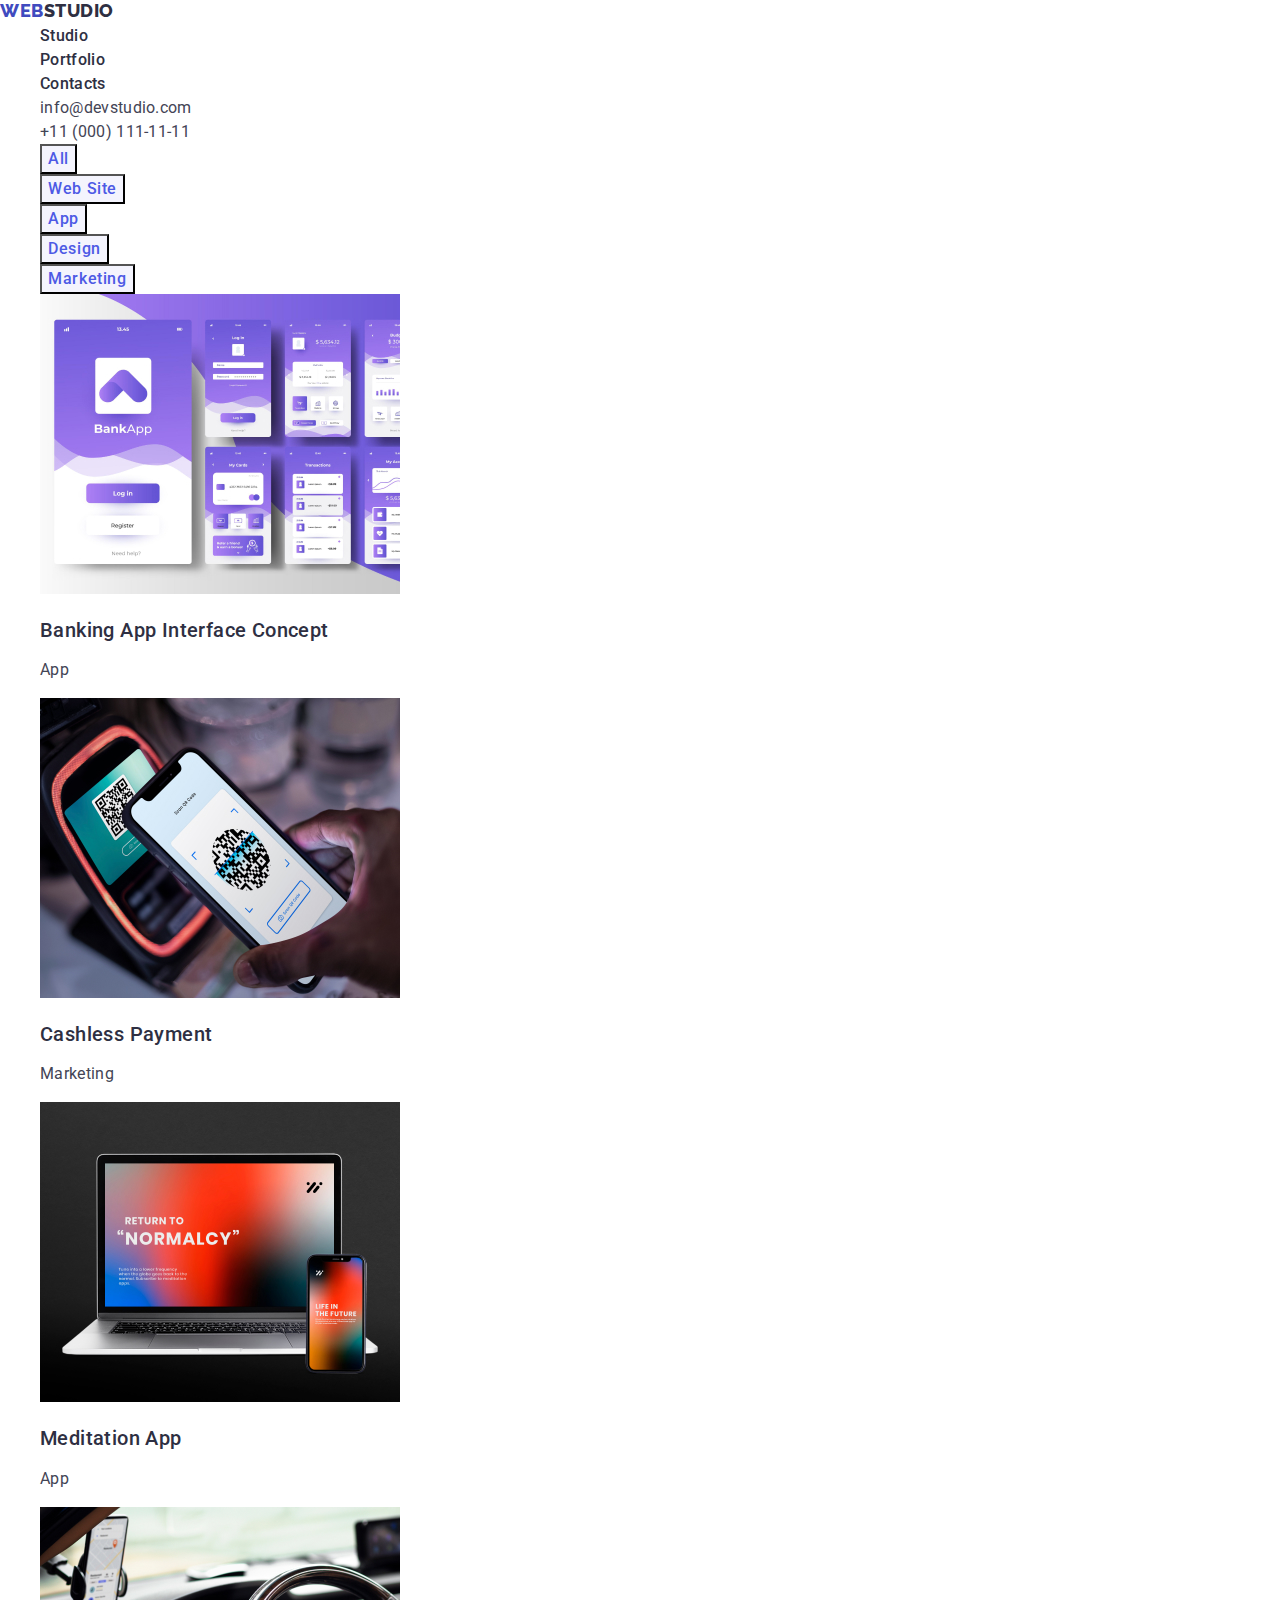
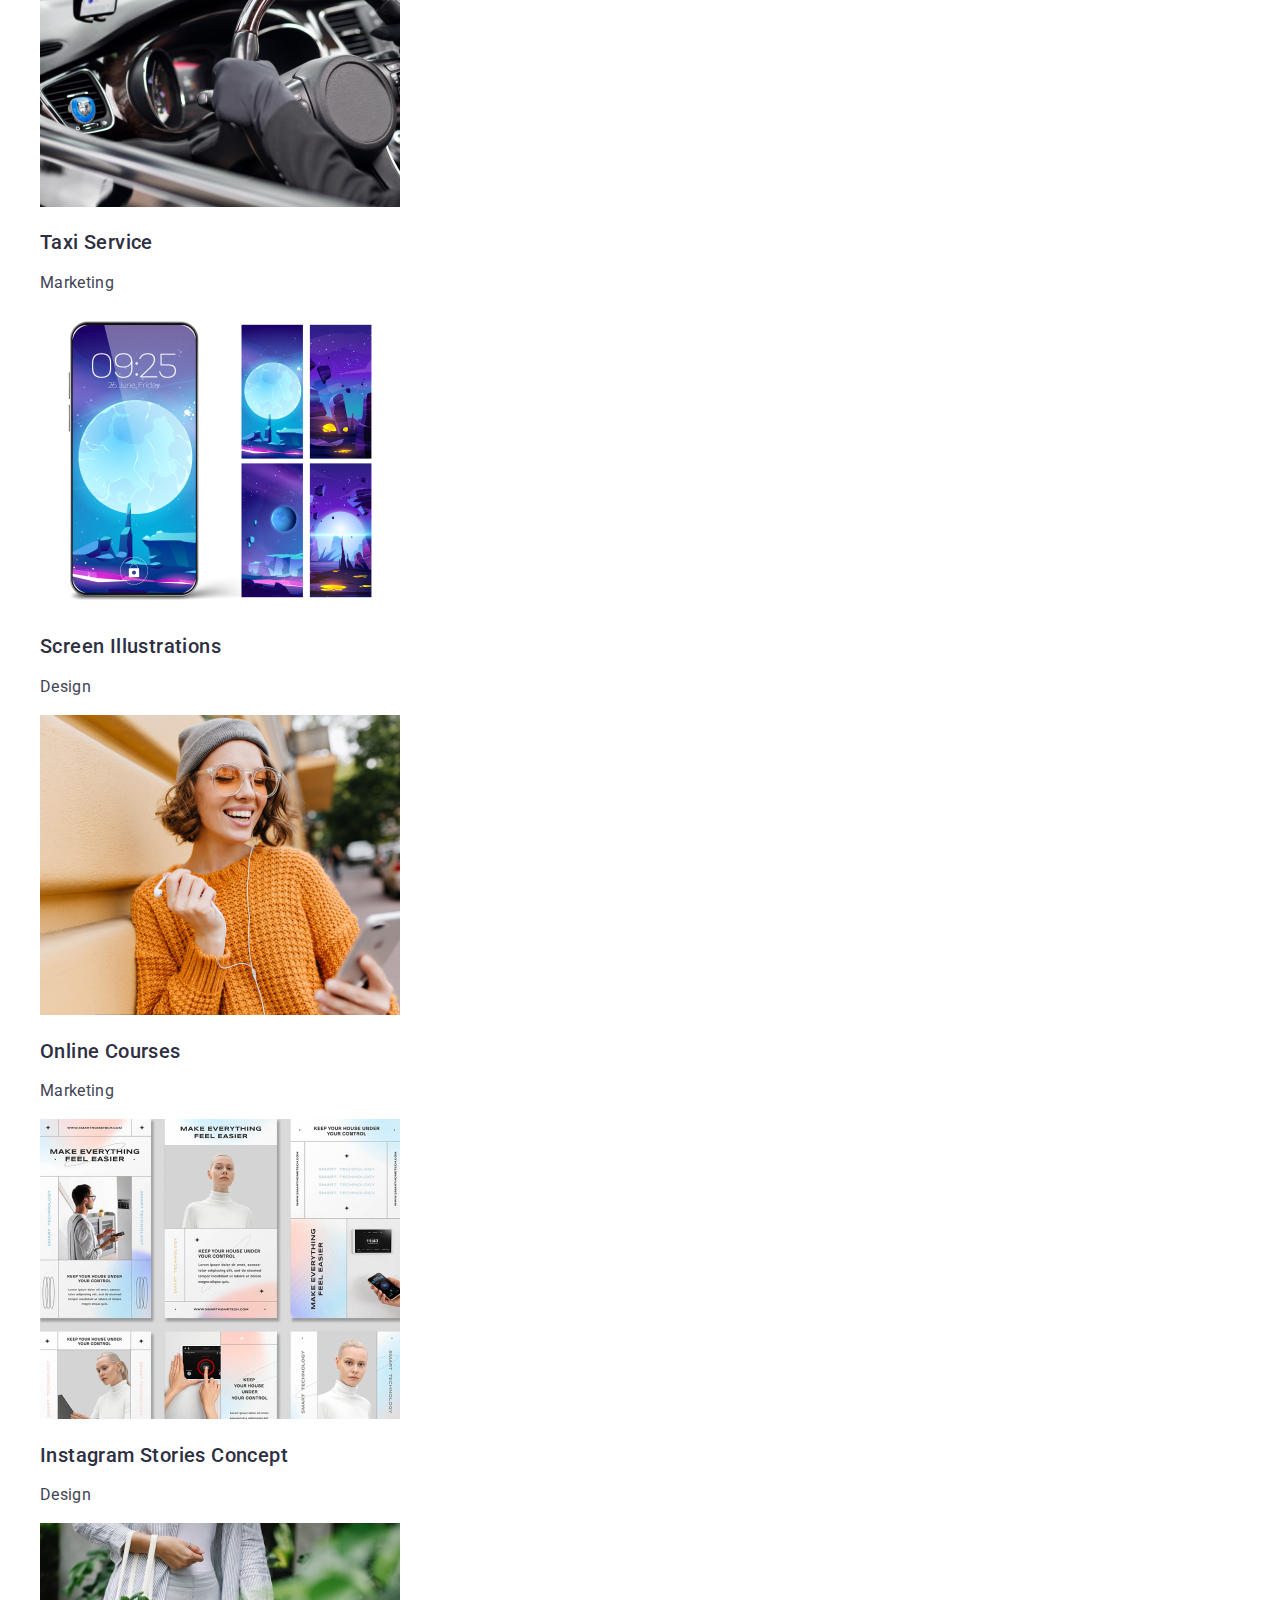
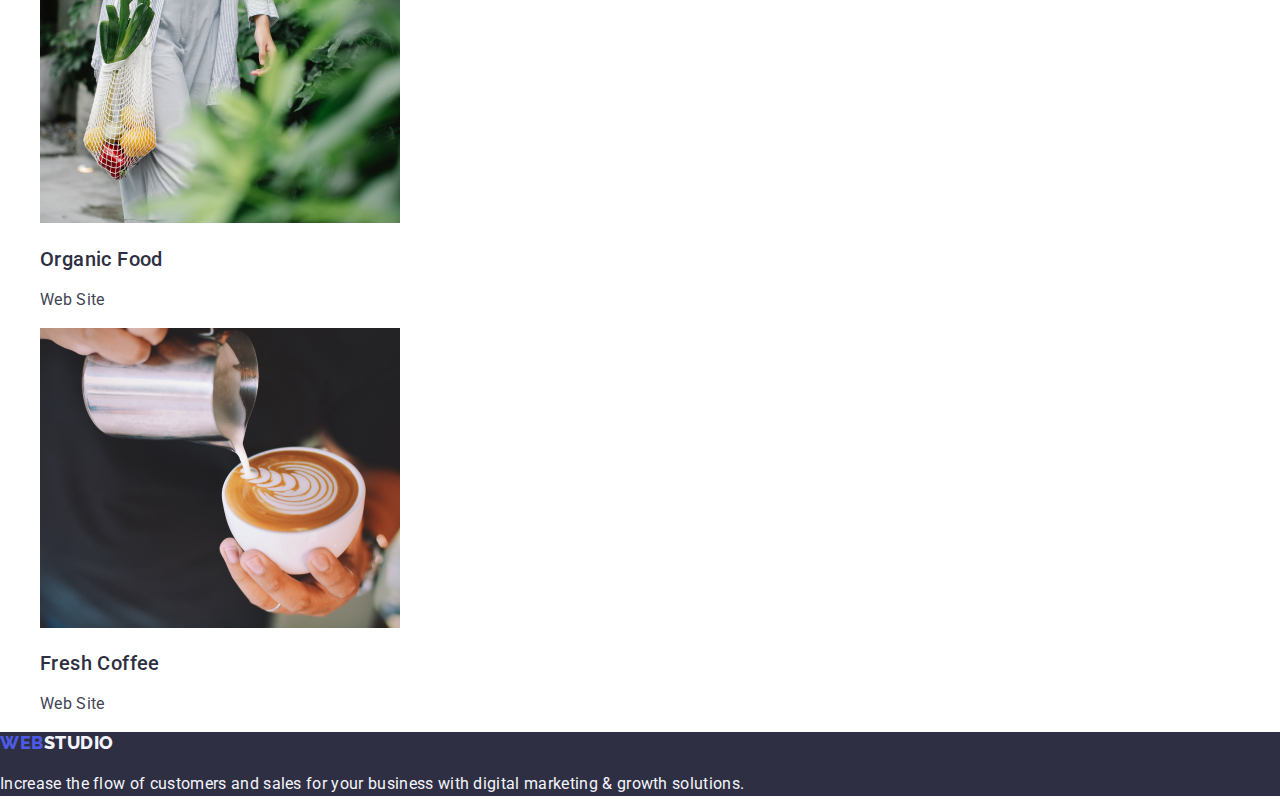
==== portfolio.html @ 368ae4ff "Initial commit" ====
<!DOCTYPE html>
<html lang="en">
  <head>
    <meta charset="UTF-8" />
    <meta name="viewport" content="width=device-width, initial-scale=1.0" />
    <meta
      name="description"
      content="Homework. Learning the basics of HTML for beginners"
    />
    <title>Portfolio</title>
    <!-- export google fonts -->
    <link rel="preconnect" href="https://fonts.googleapis.com" />
    <link rel="preconnect" href="https://fonts.gstatic.com" crossorigin />
    <link
      href="https://fonts.googleapis.com/css2?family=Raleway:wght@800&family=Roboto:wght@400;500;700;900&display=swap"
      rel="stylesheet"
    />
    <!-- add styles -->
    <link rel="stylesheet" href="./css/style.css" />
  </head>
  <body>
    <!-- HEADER -->
    <header class="page-header">
      <nav class="page-navigation">
        <a class="logo link" href="./index.html" rel="noopener noreferrer"
          >Web<span class="header-logo-span">Studio</span></a
        >
        <ul class="menu list">
          <li class="menu-item">
            <a
              class="menu-link link"
              href="./index.html"
              rel="noopener noreferrer"
              >Studio</a
            >
          </li>
          <li class="menu-item">
            <a
              class="menu-link link"
              href="./portfolio.html"
              rel="noopener noreferrer"
              >Portfolio</a
            >
          </li>
          <li class="menu-item">
            <a class="menu-link link" href="" rel="noopener noreferrer"
              >Contacts</a
            >
          </li>
        </ul>
      </nav>
      <address class="header-page-address">
        <ul class="address-list list">
          <li class="address-list-item">
            <a
              class="address-list-link link"
              href="mailto:info@devstudio.com"
              rel="noopener noreferrer"
              >info@devstudio.com</a
            >
          </li>
          <li class="address-list-item">
            <a
              class="address-list-link link"
              href="tel:+110001111111"
              rel="noopener noreferrer"
              >+11 (000) 111-11-11</a
            >
          </li>
        </ul>
      </address>
    </header>
    <!-- /HEADER -->

    <!-- MAIN -->
    <main class="main">
      <!-- PORTFOLIO -->
      <section class="portfolio">
        <h1 class="portfolio-header" hidden>portfolio</h1>
        <!-- Portfolio filters -->
        <ul class="portfolio-filters list">
          <li class="portfolio-filter">
            <button class="portfolio-filter-btn" type="button">All</button>
          </li>
          <li class="portfolio-filter">
            <button class="portfolio-filter-btn" type="button">Web Site</button>
          </li>
          <li class="portfolio-filter">
            <button class="portfolio-filter-btn" type="button">App</button>
          </li>
          <li class="portfolio-filter">
            <button class="portfolio-filter-btn" type="button">Design</button>
          </li>
          <li class="portfolio-filter">
            <button class="portfolio-filter-btn" type="button">
              Marketing
            </button>
          </li>
        </ul>
        <!-- Portfolio cards -->
        <ul class="portfolio-list list">
          <li class="portfolio-list-item">
            <a href="" class="portfolio-card link">
              <img
                src="./images/3_portfolio/img-1-bank-app.jpg"
                alt="bank app"
                width="360"
                height="300"
                class="portfolio-card-img"
              />
              <h2 class="portfolio-card-header">
                Banking App Interface Concept
              </h2>
              <p class="portfolio-card-text">App</p>
            </a>
          </li>
          <li class="portfolio-list-item">
            <a href="" class="portfolio-card link">
              <img
                src="./images/3_portfolio/img-2-cashless-payment.jpg"
                alt="appication for cashless payment"
                width="360"
                height="300"
                class="portfolio-card-img"
              />
              <h2 class="portfolio-card-header">Cashless Payment</h2>
              <p class="portfolio-card-text">Marketing</p>
            </a>
          </li>
          <li class="portfolio-list-item">
            <a href="" class="portfolio-card link">
              <img
                src="./images/3_portfolio/img-3-meditation-app.jpg"
                alt="meditation app"
                width="360"
                height="300"
                class="portfolio-card-img"
              />
              <h2 class="portfolio-card-header">Meditation App</h2>
              <p class="portfolio-card-text">App</p>
            </a>
          </li>
          <li class="portfolio-list-item">
            <a href="" class="portfolio-card link">
              <img
                src="./images/3_portfolio/img-4-taxi-app.jpg"
                alt="taxi app"
                width="360"
                height="300"
                class="portfolio-card-img"
              />
              <h2 class="portfolio-card-header">Taxi Service</h2>
              <p class="portfolio-card-text">Marketing</p>
            </a>
          </li>
          <li class="portfolio-list-item">
            <a href="" class="portfolio-card link">
              <img
                src="./images/3_portfolio/img-5-wallpaper.jpg"
                alt="wallpapers"
                width="360"
                height="300"
                class="portfolio-card-img"
              />
              <h2 class="portfolio-card-header">Screen Illustrations</h2>
              <p class="portfolio-card-text">Design</p>
            </a>
          </li>
          <li class="portfolio-list-item">
            <a href="" class="portfolio-card link">
              <img
                src="./images/3_portfolio/img-6-online-courses.jpg"
                alt="online courses"
                width="360"
                height="300"
                class="portfolio-card-img"
              />
              <h2 class="portfolio-card-header">Online Courses</h2>
              <p class="portfolio-card-text">Marketing</p>
            </a>
          </li>
          <li class="portfolio-list-item">
            <a href="" class="portfolio-card link">
              <img
                src="./images/3_portfolio/img-7-instagram-stories.jpg"
                alt="instagram stories"
                width="360"
                height="300"
                class="portfolio-card-img"
              />
              <h2 class="portfolio-card-header">Instagram Stories Concept</h2>
              <p class="portfolio-card-text">Design</p>
            </a>
          </li>
          <li class="portfolio-list-item">
            <a href="" class="portfolio-card link">
              <img
                src="./images/3_portfolio/img-8-website-food.jpg"
                alt="website organik food"
                width="360"
                height="300"
                class="portfolio-card-img"
              />
              <h2 class="portfolio-card-header">Organic Food</h2>
              <p class="portfolio-card-text">Web Site</p>
            </a>
          </li>
          <li class="portfolio-list-item">
            <a href="" class="portfolio-card link">
              <img
                src="./images/3_portfolio/img-9-website-coffee.jpg"
                alt="website coffee"
                width="360"
                height="300"
                class="portfolio-card-img"
              />
              <h2 class="portfolio-card-header">Fresh Coffee</h2>
              <p class="portfolio-card-text">Web Site</p>
            </a>
          </li>
        </ul>
      </section>
      <!-- /PORTFOLIO -->
    </main>
    <!-- /MAIN -->

    <!-- FOOTER -->
    <footer class="footer">
      <a class="logo link" href="./index.html" rel="noopener noreferrer"
        >Web<span class="footer-logo-span">Studio</span></a
      >
      <p class="footer-text">
        Increase the flow of customers and sales for your business with digital
        marketing & growth solutions.
      </p>
    </footer>

    <!-- /FOOTER -->
  </body>
</html>
---- css/style.css ----
/* ====== VARIABLES ====== */

:root {
  --primary-accent-color: #4d5ae5;
  --secondary-accent-color: #404bbf;
  --accent-light-color: #e7e9fc;
  --primary-light-color: #ffffff;
  --secondary-light-color: #f4f4fd;
  --primary-dark-color: #434455;
  --secondary-dark-color: #2e2f42;
  --success-message-color: #31d0aa;
  --primary-grey-color: #8e8f99;
  --modal-bg-color: #fcfcfc;
  --primary-font: 'Roboto', sans-serif;
  --secondary-font: 'Raleway', sans-serif;
  --button-letter-spacing: 0.04em;
  --primary-letter-spacing: 0.02em;
}
/* ====== /VARIABLES ====== */

/* ====== cкидання стилів ====== */

.list {
  list-style-type: none;
  margin: 0;
}

.link {
  text-decoration: none;
}

.link:hover,
.link:focus,
.link:active {
  color: var(--secondary-accent-color);
}

.link:active {
  text-decoration: underline;
}

/* наслідування (inheritance) */
body {
  margin: 0;
  font-family: var(--primary-font);
  font-size: 16px;
  line-height: 1.5;
  letter-spacing: var(--primary-letter-spacing);
  color: var(--primary-dark-color);
  background-color: var(--primary-light-color);
}

.logo {
  font-family: var(--secondary-font);
  font-size: 18px;
  font-weight: 800;
  line-height: 1.17;
  letter-spacing: 0.03em;
  text-transform: uppercase;
  color: var(--primary-accent-color);
}

/* ====== /cкидання стилів ====== */

/* ====== PAGE HEADER ====== */

.header-logo-span {
  color: var(--secondary-dark-color);
}

.menu-link {
  font-weight: 500;
  color: var(--secondary-dark-color);
}

.header-page-address {
  font-style: normal;
}

.address-list-link {
  color: var(--primary-dark-color);
}

/* ====== /PAGE HEADER ====== */

/* ====== HERO ====== */
.hero {
  background-color: var(--secondary-dark-color);
}

.hero-header {
  font-size: 56px;
  line-height: 1.07;
  text-align: center;
  letter-spacing: var(--primary-letter-spacing);
  color: var(--primary-light-color);
  font-weight: 700;
}

.hero-button {
  background-color: var(--primary-accent-color);
  font-family: var(--primary-font);
  font-weight: 500;
  font-size: 16px;
  line-height: 1.5;
  letter-spacing: var(--button-letter-spacing);
  color: var(--primary-light-color);
  cursor: pointer;
}

.hero-button:hover,
.hero-button:focus {
  background-color: var(--secondary-accent-color);
}

/* ====== /HERO ====== */
/* ====== FEATURES ====== */

.features-item-header {
  font-weight: 500;
  font-size: 20px;
  line-height: 1.2;
  letter-spacing: var(--primary-letter-spacing);
  color: var(--secondary-dark-color);
}

/* ====== /FEATURES ====== */
/* ====== SERVICES ====== */

.services-header {
  font-size: 36px;
  line-height: 1.11;
  text-align: center;
  text-transform: capitalize;
  color: var(--secondary-dark-color);
}

/* ====== /SERVICES ====== */
/* ====== TEAM ====== */

.team {
  text-align: center;
  background-color: var(--secondary-light-color);
}

.team-header,
.team-item-header {
  color: var(--secondary-dark-color);
  letter-spacing: var(--primary-letter-spacing);
  text-transform: capitalize;
}

.team-header {
  font-size: 36px;
  line-height: 1.11;
}

.team-item {
  background-color: var(--primary-light-color);
}

.team-item-header {
  font-weight: 500;
  font-size: 20px;
  line-height: 1.2;
}

.team-item-text {
  line-height: 1.5;
}

/* ====== /TEAM ====== */
/* ====== PORTFOLIO PAGE ====== */

.portfolio-filter-btn {
  font-family: var(--primary-font);
  font-weight: 500;
  font-size: 16px;
  line-height: 1.5;
  letter-spacing: var(--button-letter-spacing);
  color: var(--primary-accent-color);
  background-color: var(--secondary-light-color);
}

.portfolio-filter-btn:hover,
.portfolio-filter-btn:focus {
  color: var(--primary-light-color);
  background-color: var(--secondary-accent-color);
  cursor: pointer;
}

.portfolio-filter-btn:active {
  color: var(--primary-light-color);
  background-color: var(--secondary-accent-color);
}

/* PORTFOLIO CARDS */

.portfolio-card-header {
  font-weight: 500;
  font-size: 20px;
  line-height: 1.2;
  letter-spacing: var(--primary-letter-spacing);
  color: var(--secondary-dark-color);
}

.portfolio-card-text {
  color: var(--primary-dark-color);
}
/* ====== /PORTFOLIO PAGE ====== */
/* ====== FOOTER ====== */

.footer {
  background-color: var(--secondary-dark-color);
  color: var(--secondary-light-color);
}

.footer-logo-span {
  color: var(--secondary-light-color);
}

.footer-text {
  letter-spacing: var(--primary-letter-spacing);
}

/* ====== /FOOTER ====== */
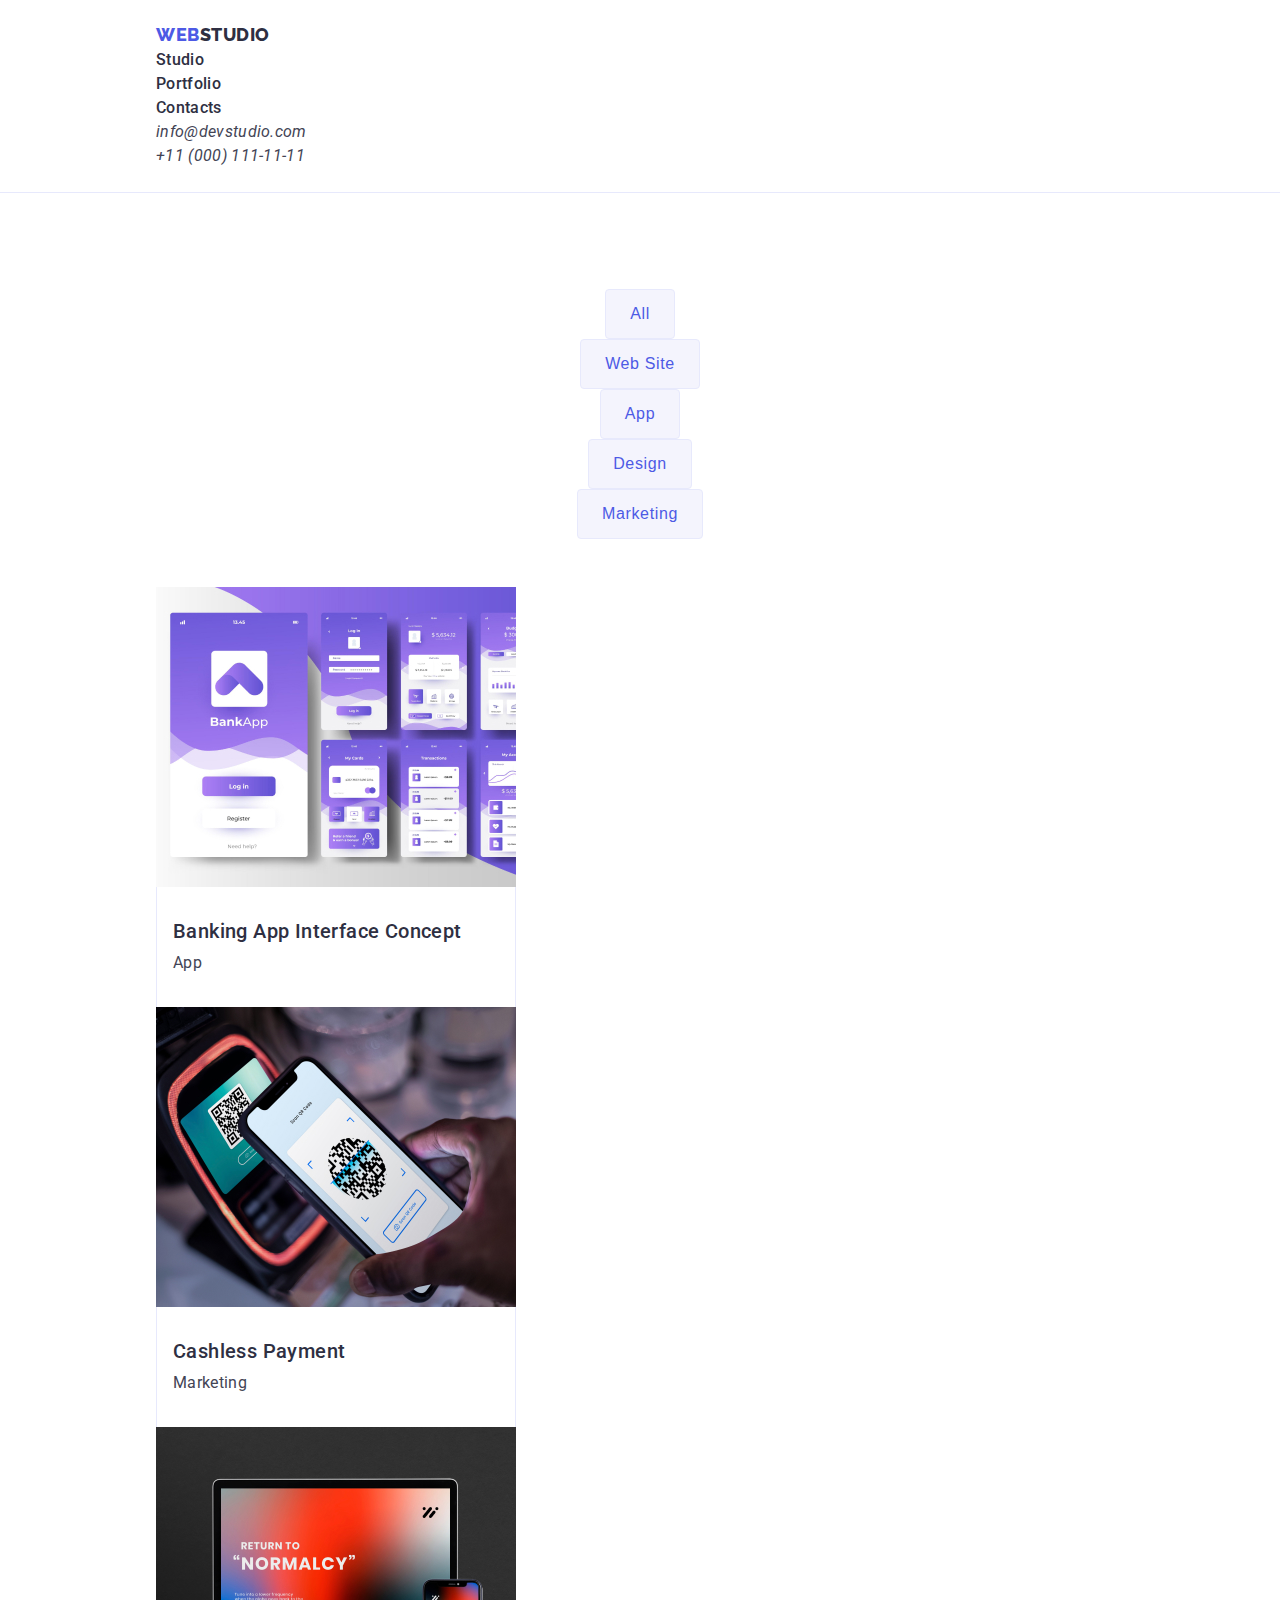
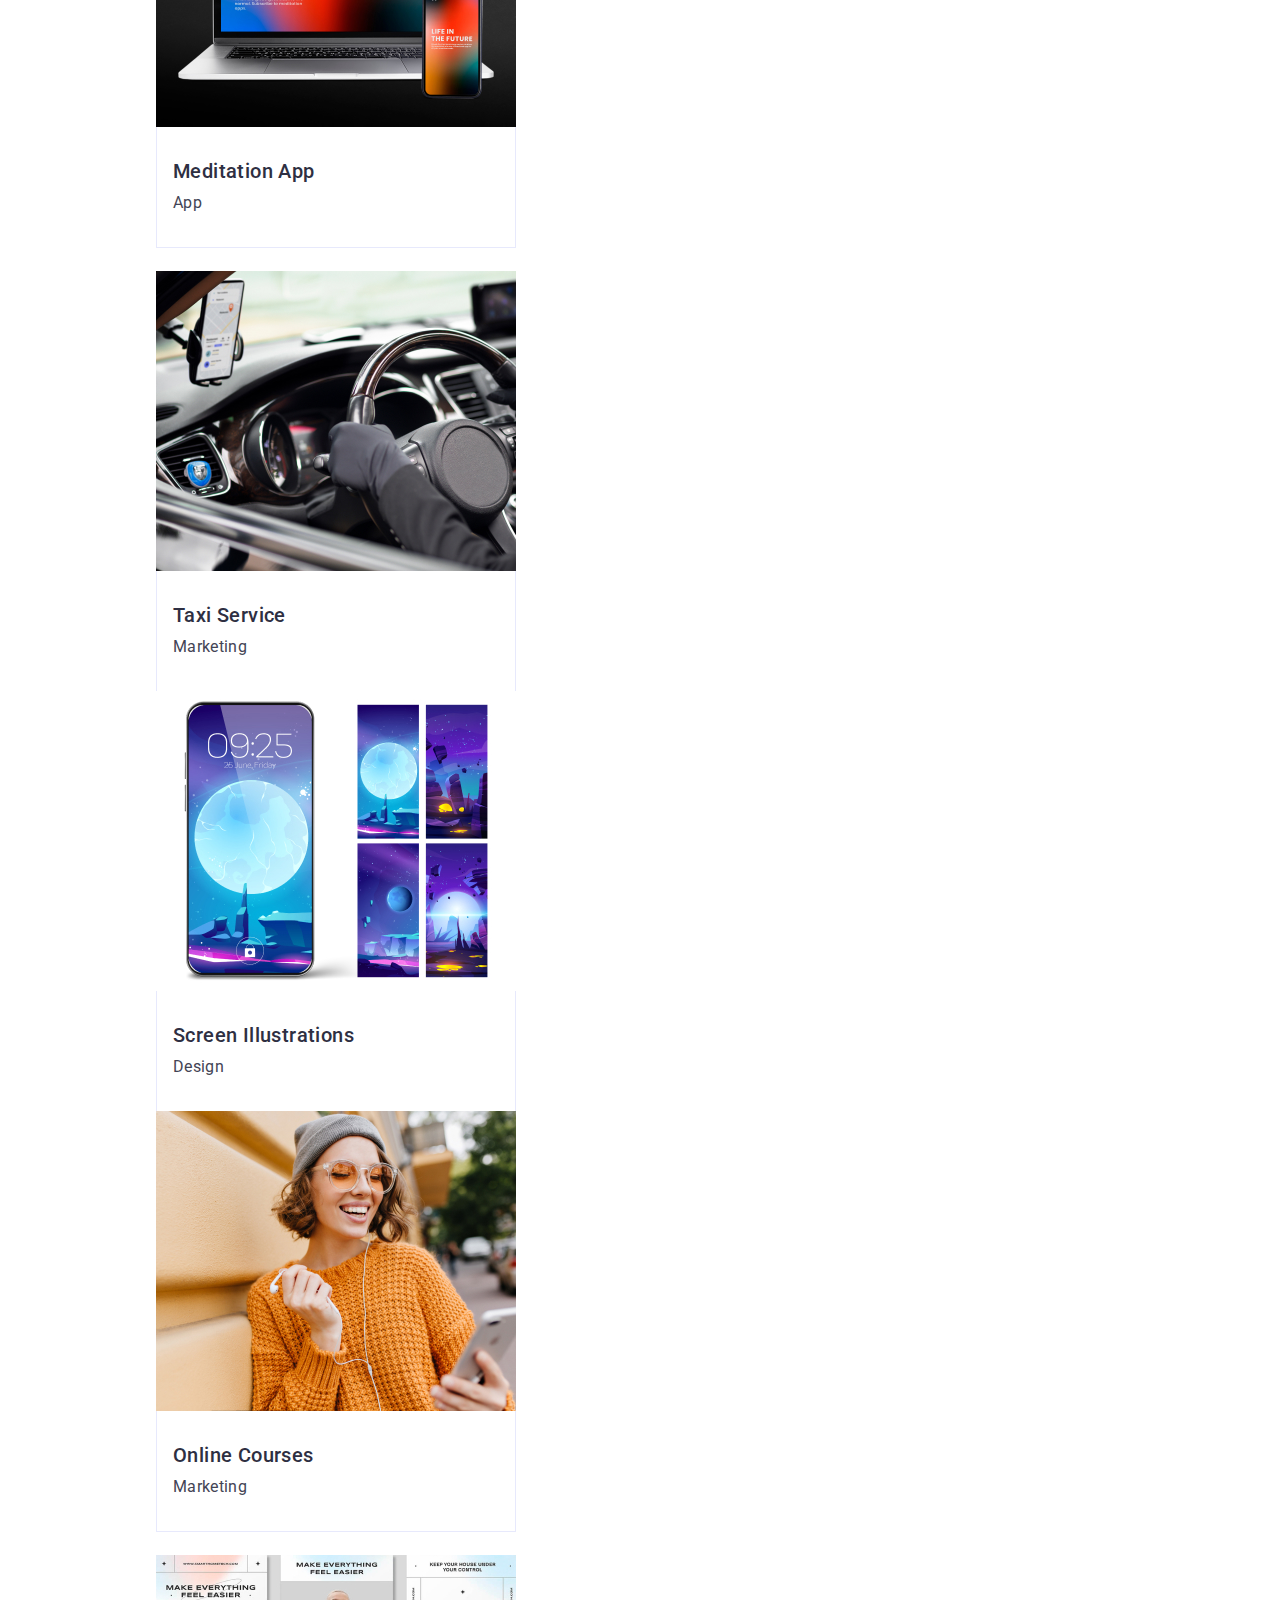
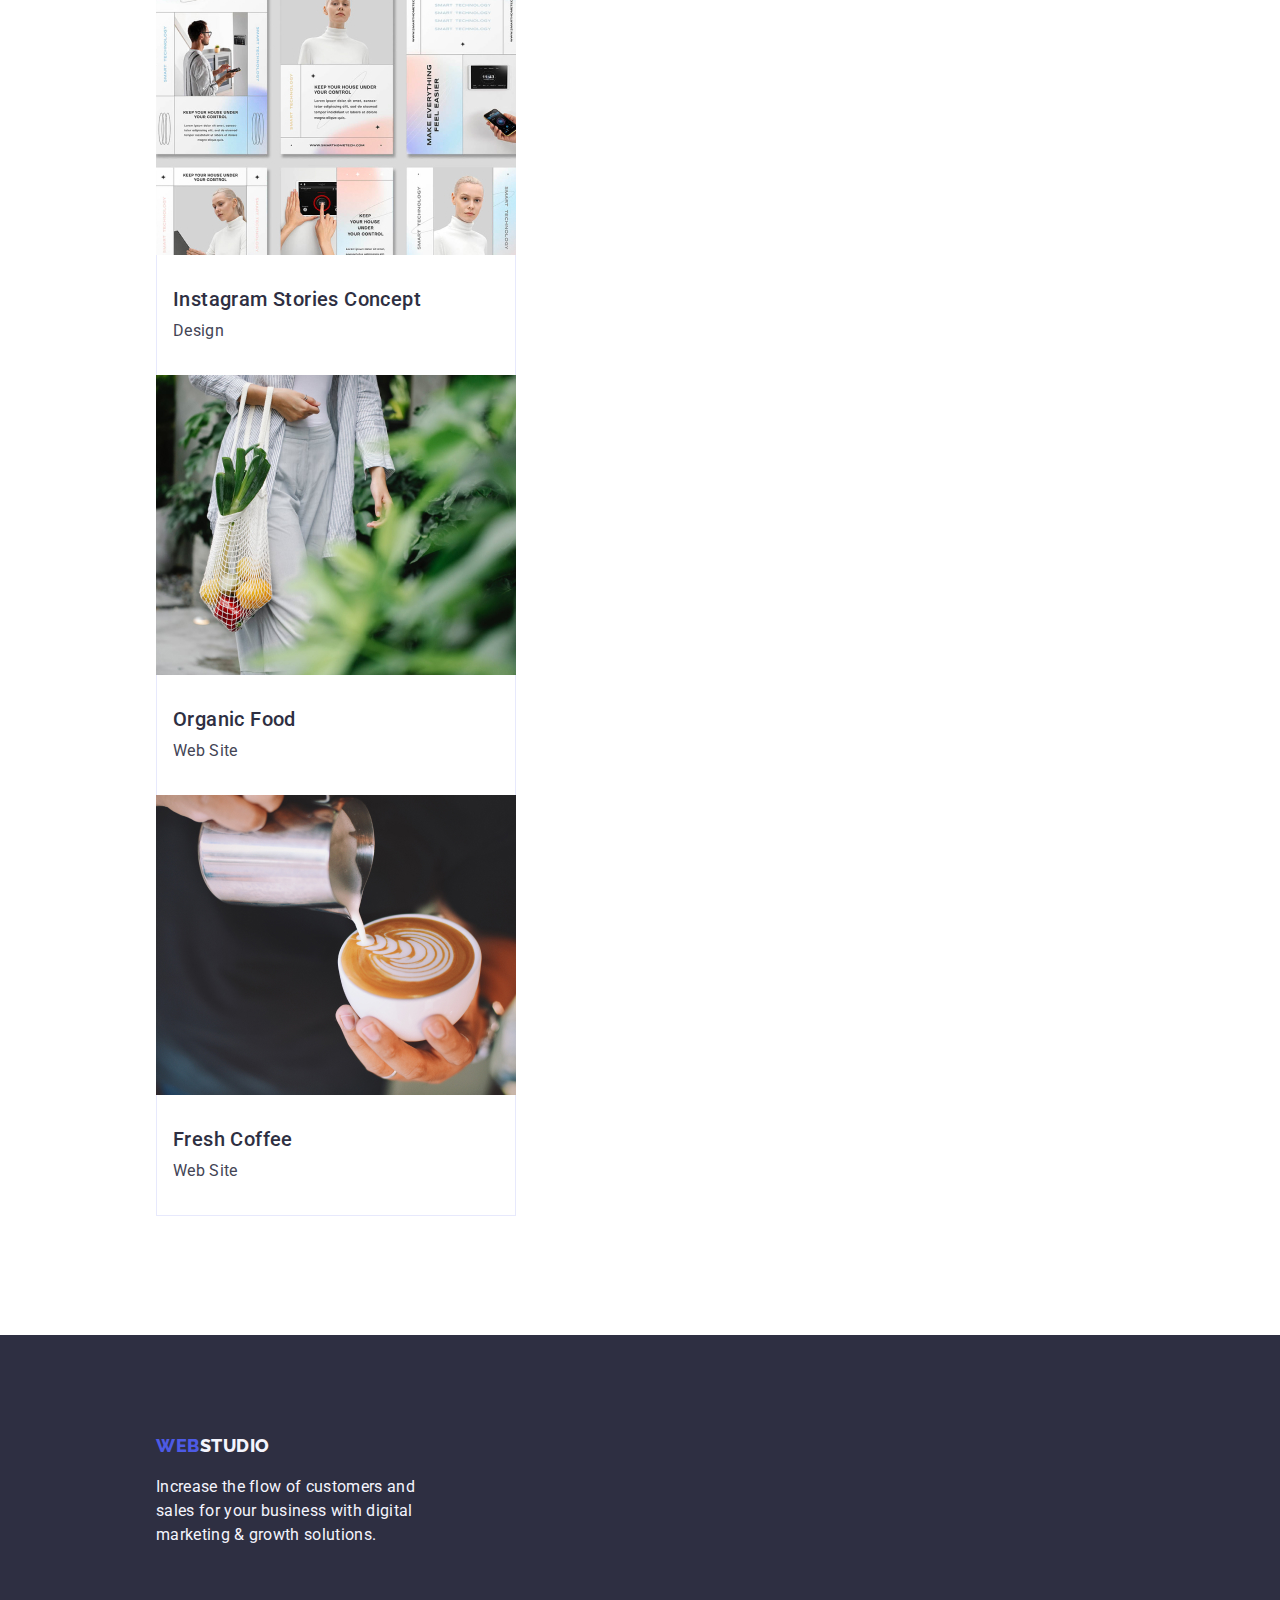
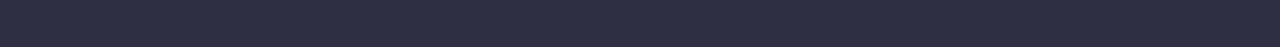
==== commit b28e8731: "Initialize css" ====
--- a/portfolio.html
+++ b/portfolio.html
@@ -3,18 +3,12 @@
   <head>
     <meta charset="UTF-8" />
     <meta name="viewport" content="width=device-width, initial-scale=1.0" />
-    <meta
-      name="description"
-      content="Homework. Learning the basics of HTML for beginners"
-    />
+    <meta name="description" content="Homework. Learning the basics of HTML for beginners" />
     <title>Portfolio</title>
     <!-- export google fonts -->
     <link rel="preconnect" href="https://fonts.googleapis.com" />
     <link rel="preconnect" href="https://fonts.gstatic.com" crossorigin />
-    <link
-      href="https://fonts.googleapis.com/css2?family=Raleway:wght@800&family=Roboto:wght@400;500;700;900&display=swap"
-      rel="stylesheet"
-    />
+    <link href="https://fonts.googleapis.com/css2?family=Raleway:wght@800&family=Roboto:wght@400;500;700;900&display=swap" rel="stylesheet" />
     <!-- add styles -->
     <link rel="stylesheet" href="./css/style.css" />
   </head>
@@ -22,50 +16,26 @@
     <!-- HEADER -->
     <header class="page-header">
       <nav class="page-navigation">
-        <a class="logo link" href="./index.html" rel="noopener noreferrer"
-          >Web<span class="header-logo-span">Studio</span></a
-        >
+        <a class="logo link" href="./index.html" rel="noopener noreferrer"><span>Web</span>Studio</a>
         <ul class="menu list">
           <li class="menu-item">
-            <a
-              class="menu-link link"
-              href="./index.html"
-              rel="noopener noreferrer"
-              >Studio</a
-            >
+            <a class="menu-link link" href="./index.html" rel="noopener noreferrer">Studio</a>
           </li>
           <li class="menu-item">
-            <a
-              class="menu-link link"
-              href="./portfolio.html"
-              rel="noopener noreferrer"
-              >Portfolio</a
-            >
+            <a class="menu-link link" href="./portfolio.html" rel="noopener noreferrer">Portfolio</a>
           </li>
           <li class="menu-item">
-            <a class="menu-link link" href="" rel="noopener noreferrer"
-              >Contacts</a
-            >
+            <a class="menu-link link" href="#" rel="noopener noreferrer">Contacts</a>
           </li>
         </ul>
       </nav>
       <address class="header-page-address">
         <ul class="address-list list">
           <li class="address-list-item">
-            <a
-              class="address-list-link link"
-              href="mailto:info@devstudio.com"
-              rel="noopener noreferrer"
-              >info@devstudio.com</a
-            >
+            <a class="address-list-link link" href="mailto:info@devstudio.com" rel="noopener noreferrer">info@devstudio.com</a>
           </li>
           <li class="address-list-item">
-            <a
-              class="address-list-link link"
-              href="tel:+110001111111"
-              rel="noopener noreferrer"
-              >+11 (000) 111-11-11</a
-            >
+            <a class="address-list-link link" href="tel:+110001111111" rel="noopener noreferrer">+11 (000) 111-11-11</a>
           </li>
         </ul>
       </address>
@@ -76,8 +46,7 @@
     <main class="main">
       <!-- PORTFOLIO -->
       <section class="portfolio">
-        <h1 class="portfolio-header" hidden>portfolio</h1>
-        <!-- Portfolio filters -->
+        <h2 class="portfolio-header" hidden>portfolio</h2>
         <ul class="portfolio-filters list">
           <li class="portfolio-filter">
             <button class="portfolio-filter-btn" type="button">All</button>
@@ -92,133 +61,80 @@
             <button class="portfolio-filter-btn" type="button">Design</button>
           </li>
           <li class="portfolio-filter">
-            <button class="portfolio-filter-btn" type="button">
-              Marketing
-            </button>
+            <button class="portfolio-filter-btn" type="button">Marketing</button>
           </li>
         </ul>
-        <!-- Portfolio cards -->
-        <ul class="portfolio-list list">
-          <li class="portfolio-list-item">
-            <a href="" class="portfolio-card link">
-              <img
-                src="./images/3_portfolio/img-1-bank-app.jpg"
-                alt="bank app"
-                width="360"
-                height="300"
-                class="portfolio-card-img"
-              />
-              <h2 class="portfolio-card-header">
-                Banking App Interface Concept
-              </h2>
-              <p class="portfolio-card-text">App</p>
-            </a>
-          </li>
-          <li class="portfolio-list-item">
-            <a href="" class="portfolio-card link">
-              <img
-                src="./images/3_portfolio/img-2-cashless-payment.jpg"
-                alt="appication for cashless payment"
-                width="360"
-                height="300"
-                class="portfolio-card-img"
-              />
-              <h2 class="portfolio-card-header">Cashless Payment</h2>
-              <p class="portfolio-card-text">Marketing</p>
-            </a>
-          </li>
-          <li class="portfolio-list-item">
-            <a href="" class="portfolio-card link">
-              <img
-                src="./images/3_portfolio/img-3-meditation-app.jpg"
-                alt="meditation app"
-                width="360"
-                height="300"
-                class="portfolio-card-img"
-              />
-              <h2 class="portfolio-card-header">Meditation App</h2>
-              <p class="portfolio-card-text">App</p>
-            </a>
-          </li>
-          <li class="portfolio-list-item">
-            <a href="" class="portfolio-card link">
-              <img
-                src="./images/3_portfolio/img-4-taxi-app.jpg"
-                alt="taxi app"
-                width="360"
-                height="300"
-                class="portfolio-card-img"
-              />
-              <h2 class="portfolio-card-header">Taxi Service</h2>
-              <p class="portfolio-card-text">Marketing</p>
-            </a>
-          </li>
-          <li class="portfolio-list-item">
-            <a href="" class="portfolio-card link">
-              <img
-                src="./images/3_portfolio/img-5-wallpaper.jpg"
-                alt="wallpapers"
-                width="360"
-                height="300"
-                class="portfolio-card-img"
-              />
-              <h2 class="portfolio-card-header">Screen Illustrations</h2>
-              <p class="portfolio-card-text">Design</p>
-            </a>
-          </li>
-          <li class="portfolio-list-item">
-            <a href="" class="portfolio-card link">
-              <img
-                src="./images/3_portfolio/img-6-online-courses.jpg"
-                alt="online courses"
-                width="360"
-                height="300"
-                class="portfolio-card-img"
-              />
-              <h2 class="portfolio-card-header">Online Courses</h2>
-              <p class="portfolio-card-text">Marketing</p>
-            </a>
-          </li>
-          <li class="portfolio-list-item">
-            <a href="" class="portfolio-card link">
-              <img
-                src="./images/3_portfolio/img-7-instagram-stories.jpg"
-                alt="instagram stories"
-                width="360"
-                height="300"
-                class="portfolio-card-img"
-              />
-              <h2 class="portfolio-card-header">Instagram Stories Concept</h2>
-              <p class="portfolio-card-text">Design</p>
-            </a>
-          </li>
-          <li class="portfolio-list-item">
-            <a href="" class="portfolio-card link">
-              <img
-                src="./images/3_portfolio/img-8-website-food.jpg"
-                alt="website organik food"
-                width="360"
-                height="300"
-                class="portfolio-card-img"
-              />
-              <h2 class="portfolio-card-header">Organic Food</h2>
-              <p class="portfolio-card-text">Web Site</p>
-            </a>
-          </li>
-          <li class="portfolio-list-item">
-            <a href="" class="portfolio-card link">
-              <img
-                src="./images/3_portfolio/img-9-website-coffee.jpg"
-                alt="website coffee"
-                width="360"
-                height="300"
-                class="portfolio-card-img"
-              />
-              <h2 class="portfolio-card-header">Fresh Coffee</h2>
-              <p class="portfolio-card-text">Web Site</p>
-            </a>
-          </li>
-        </ul>
+        <div class="portfolio-container">
+          <ul class="portfolio-list list">
+            <li class="portfolio-card">
+              <img class="portfolio-card-img" src="./images/3.portfolio/img-1-bank-app.jpg" alt="bank app" width="360" height="300" />
+              <div class="portfolio-card-content">
+                <h3 class="portfolio-card-header">Banking App Interface Concept</h3>
+                <p class="portfolio-card-text">App</p>
+              </div>
+            </li>
+            <li class="portfolio-card">
+              <img class="portfolio-card-img" src="./images/3.portfolio/img-2-cashless-payment.jpg" alt="appication for cashless payment" width="360" height="300" />
+              <div class="portfolio-card-content">
+                <h3 class="portfolio-card-header">Cashless Payment</h3>
+                <p class="portfolio-card-text">Marketing</p>
+              </div>
+            </li>
+            <li class="portfolio-card">
+              <img class="portfolio-card-img" src="./images/3.portfolio/img-3-meditation-app.jpg" alt="meditation app" width="360" height="300" />
+              <div class="portfolio-card-content">
+                <h3 class="portfolio-card-header">Meditation App</h3>
+                <p class="portfolio-card-text">App</p>
+              </div>
+            </li>
+          </ul>
+          <ul class="portfolio-list list">
+            <li class="portfolio-card">
+              <img class="portfolio-card-img" src="./images/3.portfolio/img-4-taxi-app.jpg" alt="taxi app" width="360" height="300" />
+              <div class="portfolio-card-content">
+                <h3 class="portfolio-card-header">Taxi Service</h3>
+                <p class="portfolio-card-text">Marketing</p>
+              </div>
+            </li>
+            <li class="portfolio-card">
+              <img class="portfolio-card-img" src="./images/3.portfolio/img-5-wallpaper.jpg" alt="wallpapers" width="360" height="300" />
+              <div class="portfolio-card-content">
+                <h3 class="portfolio-card-header">Screen Illustrations</h3>
+                <p class="portfolio-card-text">Design</p>
+              </div>
+            </li>
+            <li class="portfolio-card">
+              <img class="portfolio-card-img" src="./images/3.portfolio/img-6-online-courses.jpg" alt="online courses" width="360" height="300" />
+              <div class="portfolio-card-content">
+                <h3 class="portfolio-card-header">Online Courses</h3>
+                <p class="portfolio-card-text">Marketing</p>
+              </div>
+            </li>
+          </ul>
+          <ul class="portfolio-list list">
+            <li class="portfolio-card">
+              <img class="portfolio-card-img" src="./images/3.portfolio/img-7-instagram-stories.jpg" alt="instagram stories" width="360" height="300" />
+              <div class="portfolio-card-content">
+                <h3 class="portfolio-card-header">Instagram Stories Concept</h3>
+                <p class="portfolio-card-text">Design</p>
+              </div>
+            </li>
+            <li class="portfolio-card">
+              <img class="portfolio-card-img" src="./images/3.portfolio/img-8-website-food.jpg" alt="website organik food" width="360" height="300" />
+              <div class="portfolio-card-content">
+                <h3 class="portfolio-card-header">Organic Food</h3>
+                <p class="portfolio-card-text">Web Site</p>
+              </div>
+            </li>
+            <li class="portfolio-card">
+              <img class="portfolio-card-img" src="./images/3.portfolio/img-9-website-coffee.jpg" alt="website coffee" width="360" height="300" />
+              <div class="portfolio-card-content">
+                <h3 class="portfolio-card-header">Fresh Coffee</h3>
+                <p class="portfolio-card-text">Web Site</p>
+              </div>
+            </li>
+          </ul>
+        </div>
       </section>
       <!-- /PORTFOLIO -->
     </main>
@@ -226,13 +142,8 @@
 
     <!-- FOOTER -->
     <footer class="footer">
-      <a class="logo link" href="./index.html" rel="noopener noreferrer"
-        >Web<span class="footer-logo-span">Studio</span></a
-      >
-      <p class="footer-text">
-        Increase the flow of customers and sales for your business with digital
-        marketing & growth solutions.
-      </p>
+      <a class="logo link" href="./index.html" rel="noopener noreferrer"><span>Web</span>Studio</a>
+      <p class="footer-text">Increase the flow of customers and sales for your business with digital marketing & growth solutions.</p>
     </footer>
 
     <!-- /FOOTER -->
--- a/css/style.css
+++ b/css/style.css
@@ -1,5 +1,5 @@
 /* ====== VARIABLES ====== */
-
+/* :root - identical to <html> */
 :root {
   --primary-accent-color: #4d5ae5;
   --secondary-accent-color: #404bbf;
@@ -13,8 +13,7 @@
   --modal-bg-color: #fcfcfc;
   --primary-font: 'Roboto', sans-serif;
   --secondary-font: 'Raleway', sans-serif;
-  --button-letter-spacing: 0.04em;
-  --primary-letter-spacing: 0.02em;
+  --btn-border-radius: 4px;
 }
 /* ====== /VARIABLES ====== */
 
@@ -22,6 +21,7 @@
 
 .list {
   list-style-type: none;
+  padding: 0;
   margin: 0;
 }
 
@@ -39,13 +39,22 @@
   text-decoration: underline;
 }
 
+button {
+  cursor: pointer;
+  font-size: 16px;
+  font-weight: 500;
+  letter-spacing: 0.04em;
+  line-height: 1.5;
+  border-radius: var(--btn-border-radius);
+}
+
 /* наслідування (inheritance) */
 body {
   margin: 0;
   font-family: var(--primary-font);
   font-size: 16px;
   line-height: 1.5;
-  letter-spacing: var(--primary-letter-spacing);
+  letter-spacing: 0.02em;
   color: var(--primary-dark-color);
   background-color: var(--primary-light-color);
 }
@@ -57,24 +66,27 @@
   line-height: 1.17;
   letter-spacing: 0.03em;
   text-transform: uppercase;
+}
+
+.logo > span {
   color: var(--primary-accent-color);
 }
 
 /* ====== /cкидання стилів ====== */
 
 /* ====== PAGE HEADER ====== */
-
-.header-logo-span {
+.page-header {
+  border-bottom: 1px solid var(--accent-light-color);
+  padding: 24px 156px;
+}
+
+.page-navigation > .logo {
   color: var(--secondary-dark-color);
 }
 
 .menu-link {
   font-weight: 500;
   color: var(--secondary-dark-color);
-}
-
-.header-page-address {
-  font-style: normal;
 }
 
 .address-list-link {
@@ -85,142 +97,195 @@
 
 /* ====== HERO ====== */
 .hero {
+  height: 600px;
   background-color: var(--secondary-dark-color);
 }
 
+.hero-cta {
+  padding: 188px 0;
+  text-align: center;
+}
+
 .hero-header {
+  margin-top: 0;
+  margin-bottom: 48px;
   font-size: 56px;
+  font-weight: 700;
   line-height: 1.07;
-  text-align: center;
-  letter-spacing: var(--primary-letter-spacing);
-  color: var(--primary-light-color);
-  font-weight: 700;
+  color: var(--primary-light-color);
 }
 
 .hero-button {
+  width: 169px;
+  height: 56px;
+  border: 0;
+  color: var(--primary-light-color);
   background-color: var(--primary-accent-color);
-  font-family: var(--primary-font);
-  font-weight: 500;
-  font-size: 16px;
-  line-height: 1.5;
-  letter-spacing: var(--button-letter-spacing);
-  color: var(--primary-light-color);
-  cursor: pointer;
-}
-
-.hero-button:hover,
-.hero-button:focus {
+}
+
+.hero-button:hover {
   background-color: var(--secondary-accent-color);
 }
 
 /* ====== /HERO ====== */
 /* ====== FEATURES ====== */
 
+.features-list {
+  padding: 120px 156px;
+}
+
 .features-item-header {
-  font-weight: 500;
+  margin: 0;
   font-size: 20px;
+  font-weight: 500;
   line-height: 1.2;
-  letter-spacing: var(--primary-letter-spacing);
-  color: var(--secondary-dark-color);
-}
-
+  color: var(--secondary-dark-color);
+}
+
+.features-item-text {
+  margin: 8px 0;
+}
 /* ====== /FEATURES ====== */
 /* ====== SERVICES ====== */
 
 .services-header {
-  font-size: 36px;
-  line-height: 1.11;
-  text-align: center;
-  text-transform: capitalize;
-  color: var(--secondary-dark-color);
+  margin: 0 0 72px 0;
+  text-align: center;
+}
+
+.services-list {
+  margin-right: 156px;
+  margin-left: 156px;
+  margin-bottom: 120px;
+}
+
+.services-item {
+  height: 300px;
 }
 
 /* ====== /SERVICES ====== */
+
 /* ====== TEAM ====== */
 
 .team {
+  padding: 120px 156px;
   text-align: center;
   background-color: var(--secondary-light-color);
+}
+
+.team-item {
+  box-shadow: 0px 1px 2px 0.5px rgba(46, 47, 66, 0.25);
+  border-radius: 0 0 4px 4px;
 }
 
 .team-header,
 .team-item-header {
   color: var(--secondary-dark-color);
-  letter-spacing: var(--primary-letter-spacing);
-  text-transform: capitalize;
 }
 
 .team-header {
-  font-size: 36px;
-  line-height: 1.11;
+  margin-top: 0;
+  margin-bottom: 72px;
 }
 
 .team-item {
+  width: 264px;
+  height: 380px;
+  line-height: 0;
   background-color: var(--primary-light-color);
 }
 
 .team-item-header {
-  font-weight: 500;
-  font-size: 20px;
+  margin: 32px 0 8px 0;
   line-height: 1.2;
 }
 
 .team-item-text {
+  margin: 0;
   line-height: 1.5;
 }
-
 /* ====== /TEAM ====== */
 /* ====== PORTFOLIO PAGE ====== */
+.portfolio {
+  padding: 96px 156px;
+}
+
+.portfolio-filters {
+  text-align: center;
+  margin-bottom: 48px;
+}
 
 .portfolio-filter-btn {
-  font-family: var(--primary-font);
-  font-weight: 500;
-  font-size: 16px;
-  line-height: 1.5;
-  letter-spacing: var(--button-letter-spacing);
+  padding: 12px 24px;
   color: var(--primary-accent-color);
   background-color: var(--secondary-light-color);
+  border: 1px solid var(--accent-light-color);
 }
 
 .portfolio-filter-btn:hover,
 .portfolio-filter-btn:focus {
+  border: 0;
   color: var(--primary-light-color);
   background-color: var(--secondary-accent-color);
-  cursor: pointer;
+  box-shadow: 0 2px 0px 0px rgba(46, 47, 66, 0.25);
 }
 
 .portfolio-filter-btn:active {
+  border: 0;
   color: var(--primary-light-color);
   background-color: var(--secondary-accent-color);
 }
 
-/* PORTFOLIO CARDS */
-
+.portfolio-list {
+  margin-top: 24px;
+  margin-bottom: 24px;
+}
+
+.portfolio-card {
+  width: 360px;
+  height: 420px;
+  line-height: 0;
+}
+
+.portfolio-card-content {
+  padding: 32px 16px;
+  background-color: var(--primary-light-color);
+  border: 1px solid var(--accent-light-color);
+  border-top: 0;
+}
 .portfolio-card-header {
-  font-weight: 500;
+  margin: 0;
   font-size: 20px;
-  line-height: 1.2;
-  letter-spacing: var(--primary-letter-spacing);
+  font-weight: 500;
+  line-height: 120%;
+  letter-spacing: 0.4px;
   color: var(--secondary-dark-color);
 }
 
 .portfolio-card-text {
-  color: var(--primary-dark-color);
+  line-height: 150%;
+  letter-spacing: 0.32px;
+  margin: 0;
+  padding-top: 8px;
 }
 /* ====== /PORTFOLIO PAGE ====== */
+
 /* ====== FOOTER ====== */
 
 .footer {
+  width: 100%;
+  padding: 100px 156px;
+  color: var(--secondary-light-color);
   background-color: var(--secondary-dark-color);
+}
+
+.footer > .logo {
   color: var(--secondary-light-color);
 }
 
-.footer-logo-span {
-  color: var(--secondary-light-color);
-}
-
 .footer-text {
-  letter-spacing: var(--primary-letter-spacing);
+  width: 264px;
+  margin-bottom: 0;
 }
 
 /* ====== /FOOTER ====== */
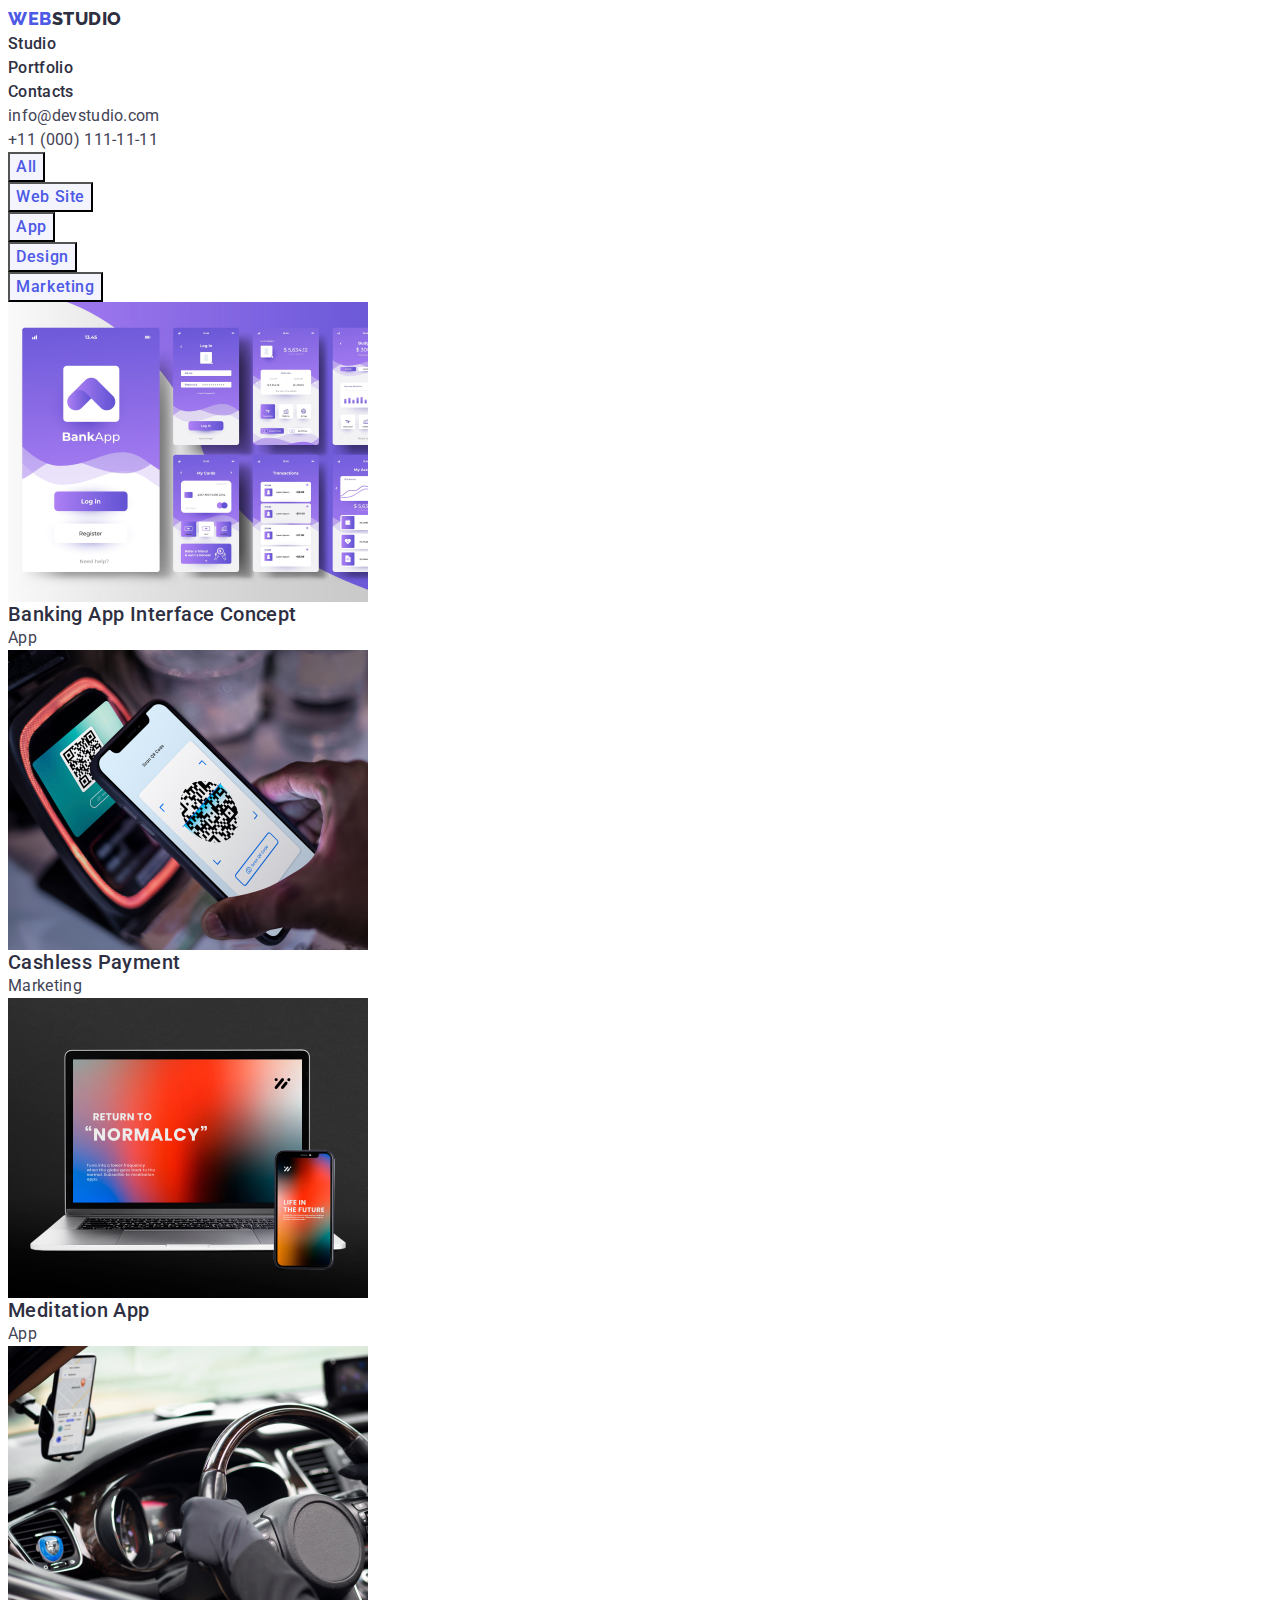
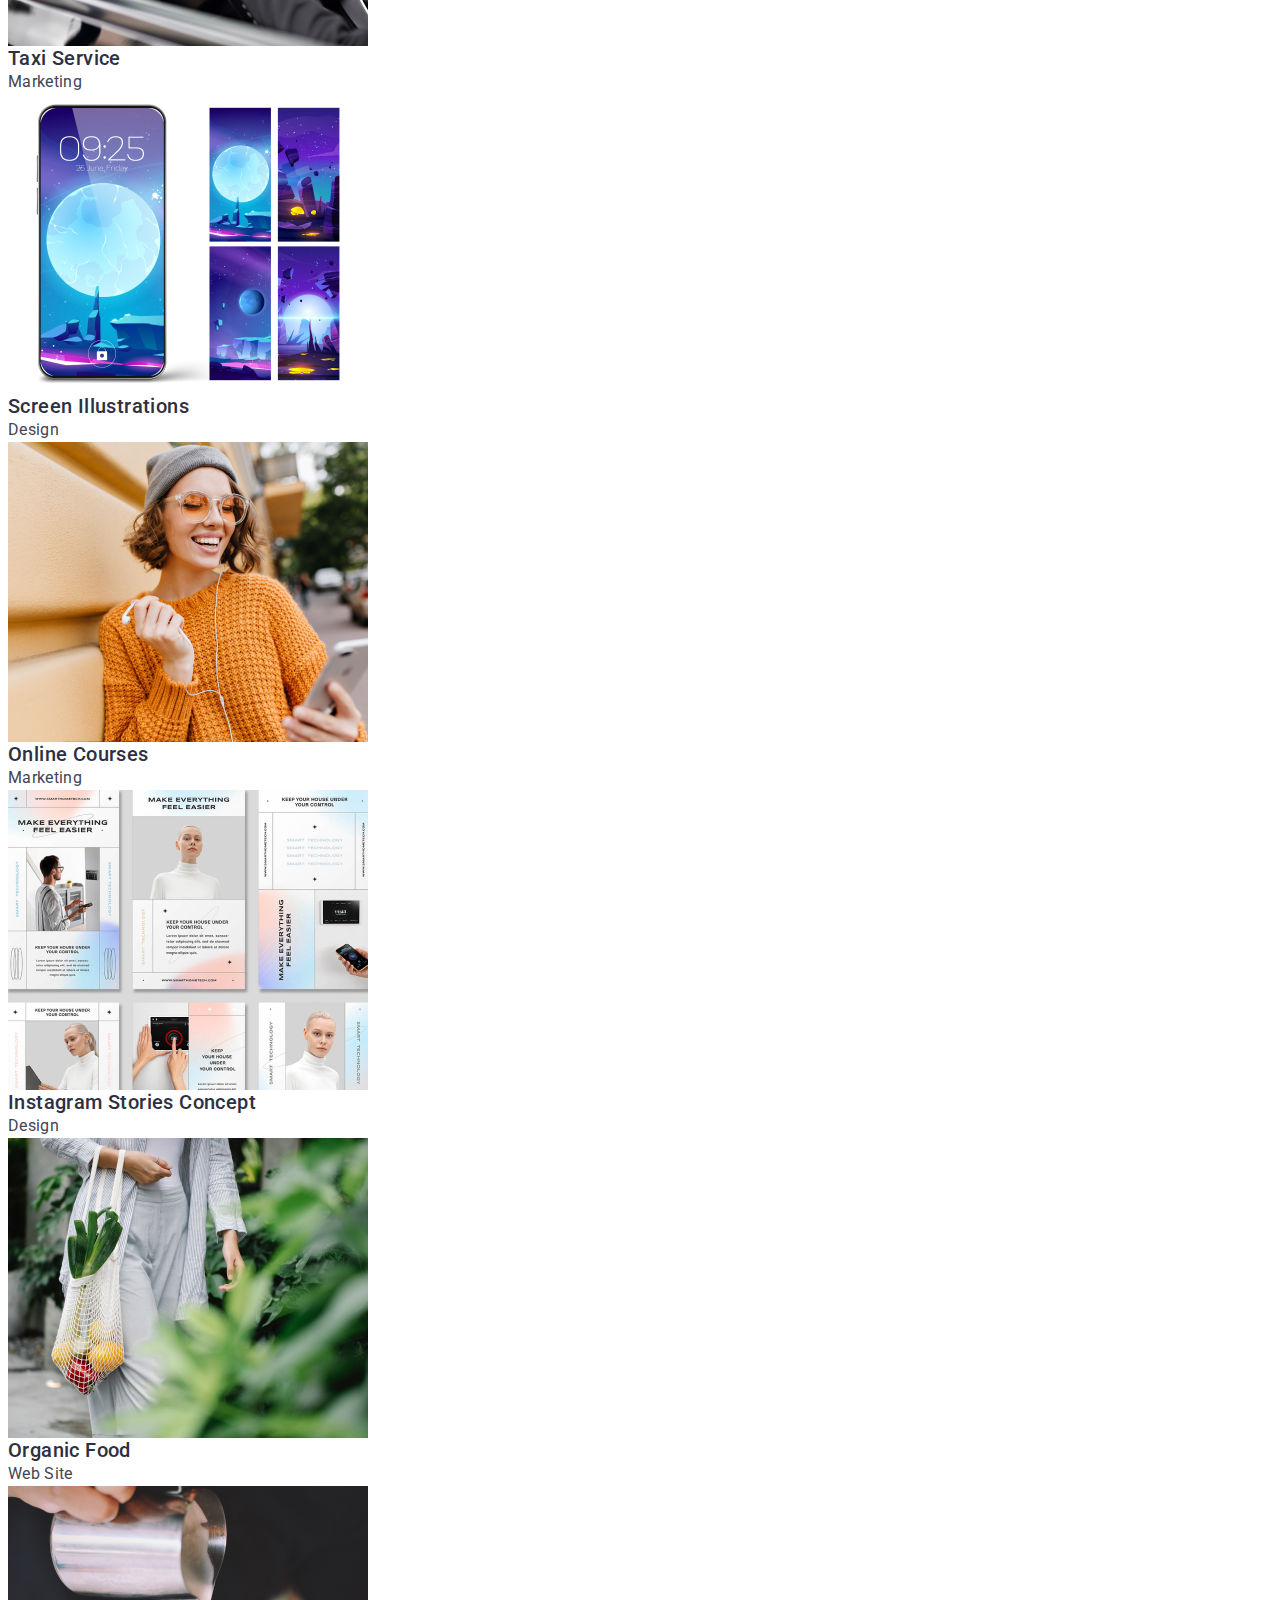
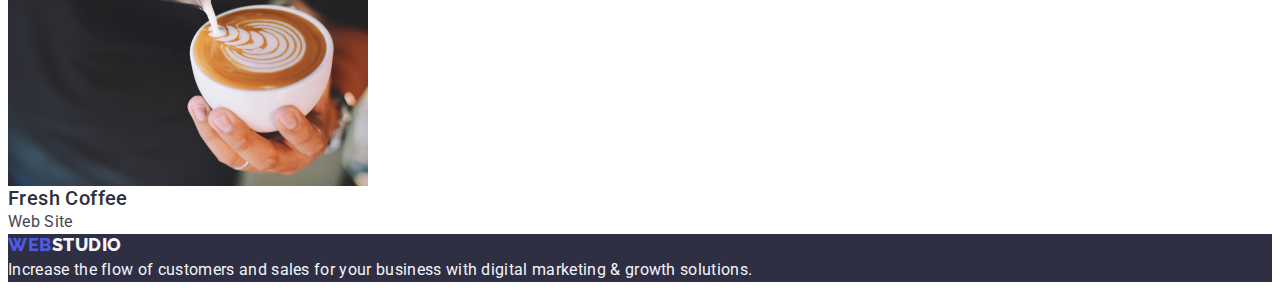
==== commit 2171c77f: "add .container to html, correct reset styles" ====
--- a/portfolio.html
+++ b/portfolio.html
@@ -3,42 +3,81 @@
   <head>
     <meta charset="UTF-8" />
     <meta name="viewport" content="width=device-width, initial-scale=1.0" />
-    <meta name="description" content="Homework. Learning the basics of HTML for beginners" />
+    <meta
+      name="description"
+      content="Homework. Learning the basics of HTML for beginners"
+    />
     <title>Portfolio</title>
     <!-- export google fonts -->
     <link rel="preconnect" href="https://fonts.googleapis.com" />
     <link rel="preconnect" href="https://fonts.gstatic.com" crossorigin />
-    <link href="https://fonts.googleapis.com/css2?family=Raleway:wght@800&family=Roboto:wght@400;500;700;900&display=swap" rel="stylesheet" />
+    <link
+      href="https://fonts.googleapis.com/css2?family=Raleway:wght@800&family=Roboto:wght@400;500;700;900&display=swap"
+      rel="stylesheet"
+    />
     <!-- add styles -->
+    <link
+      rel="stylesheet"
+      href="https://cdnjs.cloudflare.com/ajax/libs/modern-normalize/2.0.0/modern-normalize.min.css"
+      integrity="sha512-4xo8blKMVCiXpTaLzQSLSw3KFOVPWhm/TRtuPVc4WG6kUgjH6J03IBuG7JZPkcWMxJ5huwaBpOpnwYElP/m6wg=="
+      crossorigin="anonymous"
+      referrerpolicy="no-referrer"
+    />
     <link rel="stylesheet" href="./css/style.css" />
   </head>
   <body>
     <!-- HEADER -->
     <header class="page-header">
-      <nav class="page-navigation">
-        <a class="logo link" href="./index.html" rel="noopener noreferrer"><span>Web</span>Studio</a>
-        <ul class="menu list">
-          <li class="menu-item">
-            <a class="menu-link link" href="./index.html" rel="noopener noreferrer">Studio</a>
-          </li>
-          <li class="menu-item">
-            <a class="menu-link link" href="./portfolio.html" rel="noopener noreferrer">Portfolio</a>
-          </li>
-          <li class="menu-item">
-            <a class="menu-link link" href="#" rel="noopener noreferrer">Contacts</a>
-          </li>
-        </ul>
-      </nav>
-      <address class="header-page-address">
-        <ul class="address-list list">
-          <li class="address-list-item">
-            <a class="address-list-link link" href="mailto:info@devstudio.com" rel="noopener noreferrer">info@devstudio.com</a>
-          </li>
-          <li class="address-list-item">
-            <a class="address-list-link link" href="tel:+110001111111" rel="noopener noreferrer">+11 (000) 111-11-11</a>
-          </li>
-        </ul>
-      </address>
+      <div class="container">
+        <nav class="page-navigation">
+          <a class="logo link" href="./index.html" rel="noopener noreferrer"
+            >Web<span class="header-logo-span">Studio</span></a
+          >
+          <ul class="menu list">
+            <li class="menu-item">
+              <a
+                class="menu-link link"
+                href="./index.html"
+                rel="noopener noreferrer"
+                >Studio</a
+              >
+            </li>
+            <li class="menu-item">
+              <a
+                class="menu-link link"
+                href="./portfolio.html"
+                rel="noopener noreferrer"
+                >Portfolio</a
+              >
+            </li>
+            <li class="menu-item">
+              <a class="menu-link link" href="" rel="noopener noreferrer"
+                >Contacts</a
+              >
+            </li>
+          </ul>
+        </nav>
+        <address class="header-page-address">
+          <ul class="address-list list">
+            <li class="address-list-item">
+              <a
+                class="address-list-link link"
+                href="mailto:info@devstudio.com"
+                rel="noopener noreferrer"
+                >info@devstudio.com</a
+              >
+            </li>
+            <li class="address-list-item">
+              <a
+                class="address-list-link link"
+                href="tel:+110001111111"
+                rel="noopener noreferrer"
+                >+11 (000) 111-11-11</a
+              >
+            </li>
+          </ul>
+        </address>
+      </div>
     </header>
     <!-- /HEADER -->
 
@@ -46,92 +85,150 @@
     <main class="main">
       <!-- PORTFOLIO -->
       <section class="portfolio">
-        <h2 class="portfolio-header" hidden>portfolio</h2>
-        <ul class="portfolio-filters list">
-          <li class="portfolio-filter">
-            <button class="portfolio-filter-btn" type="button">All</button>
-          </li>
-          <li class="portfolio-filter">
-            <button class="portfolio-filter-btn" type="button">Web Site</button>
-          </li>
-          <li class="portfolio-filter">
-            <button class="portfolio-filter-btn" type="button">App</button>
-          </li>
-          <li class="portfolio-filter">
-            <button class="portfolio-filter-btn" type="button">Design</button>
-          </li>
-          <li class="portfolio-filter">
-            <button class="portfolio-filter-btn" type="button">Marketing</button>
-          </li>
-        </ul>
-        <div class="portfolio-container">
+        <div class="container">
+          <h1 class="portfolio-header" hidden>portfolio</h1>
+          <!-- Portfolio filters -->
+          <ul class="portfolio-filters list">
+            <li class="portfolio-filter">
+              <button class="portfolio-filter-btn" type="button">All</button>
+            </li>
+            <li class="portfolio-filter">
+              <button class="portfolio-filter-btn" type="button">
+                Web Site
+              </button>
+            </li>
+            <li class="portfolio-filter">
+              <button class="portfolio-filter-btn" type="button">App</button>
+            </li>
+            <li class="portfolio-filter">
+              <button class="portfolio-filter-btn" type="button">Design</button>
+            </li>
+            <li class="portfolio-filter">
+              <button class="portfolio-filter-btn" type="button">
+                Marketing
+              </button>
+            </li>
+          </ul>
+          <!-- Portfolio cards -->
           <ul class="portfolio-list list">
-            <li class="portfolio-card">
-              <img class="portfolio-card-img" src="./images/3.portfolio/img-1-bank-app.jpg" alt="bank app" width="360" height="300" />
-              <div class="portfolio-card-content">
-                <h3 class="portfolio-card-header">Banking App Interface Concept</h3>
+            <li class="portfolio-list-item">
+              <a href="" class="portfolio-card link">
+                <img
+                  src="./images/3_portfolio/img-1-bank-app.jpg"
+                  alt="bank app"
+                  width="360"
+                  height="300"
+                  class="portfolio-card-img"
+                />
+                <h2 class="portfolio-card-header">
+                  Banking App Interface Concept
+                </h2>
                 <p class="portfolio-card-text">App</p>
-              </div>
-            </li>
-            <li class="portfolio-card">
-              <img class="portfolio-card-img" src="./images/3.portfolio/img-2-cashless-payment.jpg" alt="appication for cashless payment" width="360" height="300" />
-              <div class="portfolio-card-content">
-                <h3 class="portfolio-card-header">Cashless Payment</h3>
+              </a>
+            </li>
+            <li class="portfolio-list-item">
+              <a href="" class="portfolio-card link">
+                <img
+                  src="./images/3_portfolio/img-2-cashless-payment.jpg"
+                  alt="appication for cashless payment"
+                  width="360"
+                  height="300"
+                  class="portfolio-card-img"
+                />
+                <h2 class="portfolio-card-header">Cashless Payment</h2>
                 <p class="portfolio-card-text">Marketing</p>
-              </div>
-            </li>
-            <li class="portfolio-card">
-              <img class="portfolio-card-img" src="./images/3.portfolio/img-3-meditation-app.jpg" alt="meditation app" width="360" height="300" />
-              <div class="portfolio-card-content">
-                <h3 class="portfolio-card-header">Meditation App</h3>
+              </a>
+            </li>
+            <li class="portfolio-list-item">
+              <a href="" class="portfolio-card link">
+                <img
+                  src="./images/3_portfolio/img-3-meditation-app.jpg"
+                  alt="meditation app"
+                  width="360"
+                  height="300"
+                  class="portfolio-card-img"
+                />
+                <h2 class="portfolio-card-header">Meditation App</h2>
                 <p class="portfolio-card-text">App</p>
-              </div>
-            </li>
-          </ul>
-          <ul class="portfolio-list list">
-            <li class="portfolio-card">
-              <img class="portfolio-card-img" src="./images/3.portfolio/img-4-taxi-app.jpg" alt="taxi app" width="360" height="300" />
-              <div class="portfolio-card-content">
-                <h3 class="portfolio-card-header">Taxi Service</h3>
+              </a>
+            </li>
+            <li class="portfolio-list-item">
+              <a href="" class="portfolio-card link">
+                <img
+                  src="./images/3_portfolio/img-4-taxi-app.jpg"
+                  alt="taxi app"
+                  width="360"
+                  height="300"
+                  class="portfolio-card-img"
+                />
+                <h2 class="portfolio-card-header">Taxi Service</h2>
                 <p class="portfolio-card-text">Marketing</p>
-              </div>
-            </li>
-            <li class="portfolio-card">
-              <img class="portfolio-card-img" src="./images/3.portfolio/img-5-wallpaper.jpg" alt="wallpapers" width="360" height="300" />
-              <div class="portfolio-card-content">
-                <h3 class="portfolio-card-header">Screen Illustrations</h3>
+              </a>
+            </li>
+            <li class="portfolio-list-item">
+              <a href="" class="portfolio-card link">
+                <img
+                  src="./images/3_portfolio/img-5-wallpaper.jpg"
+                  alt="wallpapers"
+                  width="360"
+                  height="300"
+                  class="portfolio-card-img"
+                />
+                <h2 class="portfolio-card-header">Screen Illustrations</h2>
                 <p class="portfolio-card-text">Design</p>
-              </div>
-            </li>
-            <li class="portfolio-card">
-              <img class="portfolio-card-img" src="./images/3.portfolio/img-6-online-courses.jpg" alt="online courses" width="360" height="300" />
-              <div class="portfolio-card-content">
-                <h3 class="portfolio-card-header">Online Courses</h3>
+              </a>
+            </li>
+            <li class="portfolio-list-item">
+              <a href="" class="portfolio-card link">
+                <img
+                  src="./images/3_portfolio/img-6-online-courses.jpg"
+                  alt="online courses"
+                  width="360"
+                  height="300"
+                  class="portfolio-card-img"
+                />
+                <h2 class="portfolio-card-header">Online Courses</h2>
                 <p class="portfolio-card-text">Marketing</p>
-              </div>
-            </li>
-          </ul>
-          <ul class="portfolio-list list">
-            <li class="portfolio-card">
-              <img class="portfolio-card-img" src="./images/3.portfolio/img-7-instagram-stories.jpg" alt="instagram stories" width="360" height="300" />
-              <div class="portfolio-card-content">
-                <h3 class="portfolio-card-header">Instagram Stories Concept</h3>
+              </a>
+            </li>
+            <li class="portfolio-list-item">
+              <a href="" class="portfolio-card link">
+                <img
+                  src="./images/3_portfolio/img-7-instagram-stories.jpg"
+                  alt="instagram stories"
+                  width="360"
+                  height="300"
+                  class="portfolio-card-img"
+                />
+                <h2 class="portfolio-card-header">Instagram Stories Concept</h2>
                 <p class="portfolio-card-text">Design</p>
-              </div>
-            </li>
-            <li class="portfolio-card">
-              <img class="portfolio-card-img" src="./images/3.portfolio/img-8-website-food.jpg" alt="website organik food" width="360" height="300" />
-              <div class="portfolio-card-content">
-                <h3 class="portfolio-card-header">Organic Food</h3>
+              </a>
+            </li>
+            <li class="portfolio-list-item">
+              <a href="" class="portfolio-card link">
+                <img
+                  src="./images/3_portfolio/img-8-website-food.jpg"
+                  alt="website organik food"
+                  width="360"
+                  height="300"
+                  class="portfolio-card-img"
+                />
+                <h2 class="portfolio-card-header">Organic Food</h2>
                 <p class="portfolio-card-text">Web Site</p>
-              </div>
-            </li>
-            <li class="portfolio-card">
-              <img class="portfolio-card-img" src="./images/3.portfolio/img-9-website-coffee.jpg" alt="website coffee" width="360" height="300" />
-              <div class="portfolio-card-content">
-                <h3 class="portfolio-card-header">Fresh Coffee</h3>
+              </a>
+            </li>
+            <li class="portfolio-list-item">
+              <a href="" class="portfolio-card link">
+                <img
+                  src="./images/3_portfolio/img-9-website-coffee.jpg"
+                  alt="website coffee"
+                  width="360"
+                  height="300"
+                  class="portfolio-card-img"
+                />
+                <h2 class="portfolio-card-header">Fresh Coffee</h2>
                 <p class="portfolio-card-text">Web Site</p>
-              </div>
+              </a>
             </li>
           </ul>
         </div>
@@ -142,8 +239,15 @@
 
     <!-- FOOTER -->
     <footer class="footer">
-      <a class="logo link" href="./index.html" rel="noopener noreferrer"><span>Web</span>Studio</a>
-      <p class="footer-text">Increase the flow of customers and sales for your business with digital marketing & growth solutions.</p>
+      <div class="container">
+        <a class="logo link" href="./index.html" rel="noopener noreferrer"
+          >Web<span class="footer-logo-span">Studio</span></a
+        >
+        <p class="footer-text">
+          Increase the flow of customers and sales for your business with
+          digital marketing & growth solutions.
+        </p>
+      </div>
     </footer>
 
     <!-- /FOOTER -->
--- a/css/style.css
+++ b/css/style.css
@@ -1,5 +1,5 @@
 /* ====== VARIABLES ====== */
-/* :root - identical to <html> */
+
 :root {
   --primary-accent-color: #4d5ae5;
   --secondary-accent-color: #404bbf;
@@ -13,16 +13,41 @@
   --modal-bg-color: #fcfcfc;
   --primary-font: 'Roboto', sans-serif;
   --secondary-font: 'Raleway', sans-serif;
-  --btn-border-radius: 4px;
+  --button-letter-spacing: 0.04em;
+  --primary-letter-spacing: 0.02em;
 }
 /* ====== /VARIABLES ====== */
 
 /* ====== cкидання стилів ====== */
+
+h1,
+h2,
+h3,
+h4,
+h5,
+h6,
+p {
+  margin-top: 0;
+  margin-bottom: 0;
+}
+
+ul,
+ol {
+  margin-top: 0;
+  margin-bottom: 0;
+  padding-left: 0;
+}
+
+button {
+  cursor: pointer;
+}
+
+img {
+  display: block;
+}
 
 .list {
   list-style-type: none;
-  padding: 0;
-  margin: 0;
 }
 
 .link {
@@ -39,24 +64,19 @@
   text-decoration: underline;
 }
 
+/* наслідування (inheritance) */
+body {
+  /* margin: 0; */
+  font-family: var(--primary-font);
+  font-size: 16px;
+  line-height: 1.5;
+  letter-spacing: var(--primary-letter-spacing);
+  color: var(--primary-dark-color);
+  background-color: var(--primary-light-color);
+}
+
 button {
   cursor: pointer;
-  font-size: 16px;
-  font-weight: 500;
-  letter-spacing: 0.04em;
-  line-height: 1.5;
-  border-radius: var(--btn-border-radius);
-}
-
-/* наслідування (inheritance) */
-body {
-  margin: 0;
-  font-family: var(--primary-font);
-  font-size: 16px;
-  line-height: 1.5;
-  letter-spacing: 0.02em;
-  color: var(--primary-dark-color);
-  background-color: var(--primary-light-color);
 }
 
 .logo {
@@ -66,27 +86,24 @@
   line-height: 1.17;
   letter-spacing: 0.03em;
   text-transform: uppercase;
-}
-
-.logo > span {
   color: var(--primary-accent-color);
 }
 
 /* ====== /cкидання стилів ====== */
 
 /* ====== PAGE HEADER ====== */
-.page-header {
-  border-bottom: 1px solid var(--accent-light-color);
-  padding: 24px 156px;
-}
-
-.page-navigation > .logo {
+
+.header-logo-span {
   color: var(--secondary-dark-color);
 }
 
 .menu-link {
   font-weight: 500;
   color: var(--secondary-dark-color);
+}
+
+.header-page-address {
+  font-style: normal;
 }
 
 .address-list-link {
@@ -97,195 +114,141 @@
 
 /* ====== HERO ====== */
 .hero {
-  height: 600px;
   background-color: var(--secondary-dark-color);
 }
 
-.hero-cta {
-  padding: 188px 0;
+.hero-header {
+  font-size: 56px;
+  line-height: 1.07;
   text-align: center;
-}
-
-.hero-header {
-  margin-top: 0;
-  margin-bottom: 48px;
-  font-size: 56px;
+  letter-spacing: var(--primary-letter-spacing);
+  color: var(--primary-light-color);
   font-weight: 700;
-  line-height: 1.07;
-  color: var(--primary-light-color);
 }
 
 .hero-button {
-  width: 169px;
-  height: 56px;
-  border: 0;
-  color: var(--primary-light-color);
   background-color: var(--primary-accent-color);
-}
-
-.hero-button:hover {
+  font-family: var(--primary-font);
+  font-weight: 500;
+  font-size: 16px;
+  line-height: 1.5;
+  letter-spacing: var(--button-letter-spacing);
+  color: var(--primary-light-color);
+}
+
+.hero-button:hover,
+.hero-button:focus {
   background-color: var(--secondary-accent-color);
 }
 
 /* ====== /HERO ====== */
 /* ====== FEATURES ====== */
 
-.features-list {
-  padding: 120px 156px;
-}
-
 .features-item-header {
-  margin: 0;
+  font-weight: 500;
   font-size: 20px;
-  font-weight: 500;
   line-height: 1.2;
-  color: var(--secondary-dark-color);
-}
-
-.features-item-text {
-  margin: 8px 0;
-}
+  letter-spacing: var(--primary-letter-spacing);
+  color: var(--secondary-dark-color);
+}
+
 /* ====== /FEATURES ====== */
 /* ====== SERVICES ====== */
 
 .services-header {
-  margin: 0 0 72px 0;
+  font-size: 36px;
+  line-height: 1.11;
   text-align: center;
-}
-
-.services-list {
-  margin-right: 156px;
-  margin-left: 156px;
-  margin-bottom: 120px;
-}
-
-.services-item {
-  height: 300px;
+  text-transform: capitalize;
+  color: var(--secondary-dark-color);
 }
 
 /* ====== /SERVICES ====== */
-
 /* ====== TEAM ====== */
 
 .team {
-  padding: 120px 156px;
   text-align: center;
   background-color: var(--secondary-light-color);
 }
 
-.team-item {
-  box-shadow: 0px 1px 2px 0.5px rgba(46, 47, 66, 0.25);
-  border-radius: 0 0 4px 4px;
-}
-
 .team-header,
 .team-item-header {
   color: var(--secondary-dark-color);
+  letter-spacing: var(--primary-letter-spacing);
+  text-transform: capitalize;
 }
 
 .team-header {
-  margin-top: 0;
-  margin-bottom: 72px;
+  font-size: 36px;
+  line-height: 1.11;
 }
 
 .team-item {
-  width: 264px;
-  height: 380px;
-  line-height: 0;
   background-color: var(--primary-light-color);
 }
 
 .team-item-header {
-  margin: 32px 0 8px 0;
+  font-weight: 500;
+  font-size: 20px;
   line-height: 1.2;
 }
 
 .team-item-text {
-  margin: 0;
-  line-height: 1.5;
-}
+  line-height: 1.5;
+}
+
 /* ====== /TEAM ====== */
 /* ====== PORTFOLIO PAGE ====== */
-.portfolio {
-  padding: 96px 156px;
-}
-
-.portfolio-filters {
-  text-align: center;
-  margin-bottom: 48px;
-}
 
 .portfolio-filter-btn {
-  padding: 12px 24px;
+  font-family: var(--primary-font);
+  font-weight: 500;
+  font-size: 16px;
+  line-height: 1.5;
+  letter-spacing: var(--button-letter-spacing);
   color: var(--primary-accent-color);
   background-color: var(--secondary-light-color);
-  border: 1px solid var(--accent-light-color);
 }
 
 .portfolio-filter-btn:hover,
 .portfolio-filter-btn:focus {
-  border: 0;
   color: var(--primary-light-color);
   background-color: var(--secondary-accent-color);
-  box-shadow: 0 2px 0px 0px rgba(46, 47, 66, 0.25);
+  cursor: pointer;
 }
 
 .portfolio-filter-btn:active {
-  border: 0;
   color: var(--primary-light-color);
   background-color: var(--secondary-accent-color);
 }
 
-.portfolio-list {
-  margin-top: 24px;
-  margin-bottom: 24px;
-}
-
-.portfolio-card {
-  width: 360px;
-  height: 420px;
-  line-height: 0;
-}
-
-.portfolio-card-content {
-  padding: 32px 16px;
-  background-color: var(--primary-light-color);
-  border: 1px solid var(--accent-light-color);
-  border-top: 0;
-}
+/* PORTFOLIO CARDS */
+
 .portfolio-card-header {
-  margin: 0;
+  font-weight: 500;
   font-size: 20px;
-  font-weight: 500;
-  line-height: 120%;
-  letter-spacing: 0.4px;
+  line-height: 1.2;
+  letter-spacing: var(--primary-letter-spacing);
   color: var(--secondary-dark-color);
 }
 
 .portfolio-card-text {
-  line-height: 150%;
-  letter-spacing: 0.32px;
-  margin: 0;
-  padding-top: 8px;
+  color: var(--primary-dark-color);
 }
 /* ====== /PORTFOLIO PAGE ====== */
-
 /* ====== FOOTER ====== */
 
 .footer {
-  width: 100%;
-  padding: 100px 156px;
+  background-color: var(--secondary-dark-color);
   color: var(--secondary-light-color);
-  background-color: var(--secondary-dark-color);
-}
-
-.footer > .logo {
+}
+
+.footer-logo-span {
   color: var(--secondary-light-color);
 }
 
 .footer-text {
-  width: 264px;
-  margin-bottom: 0;
+  letter-spacing: var(--primary-letter-spacing);
 }
 
 /* ====== /FOOTER ====== */
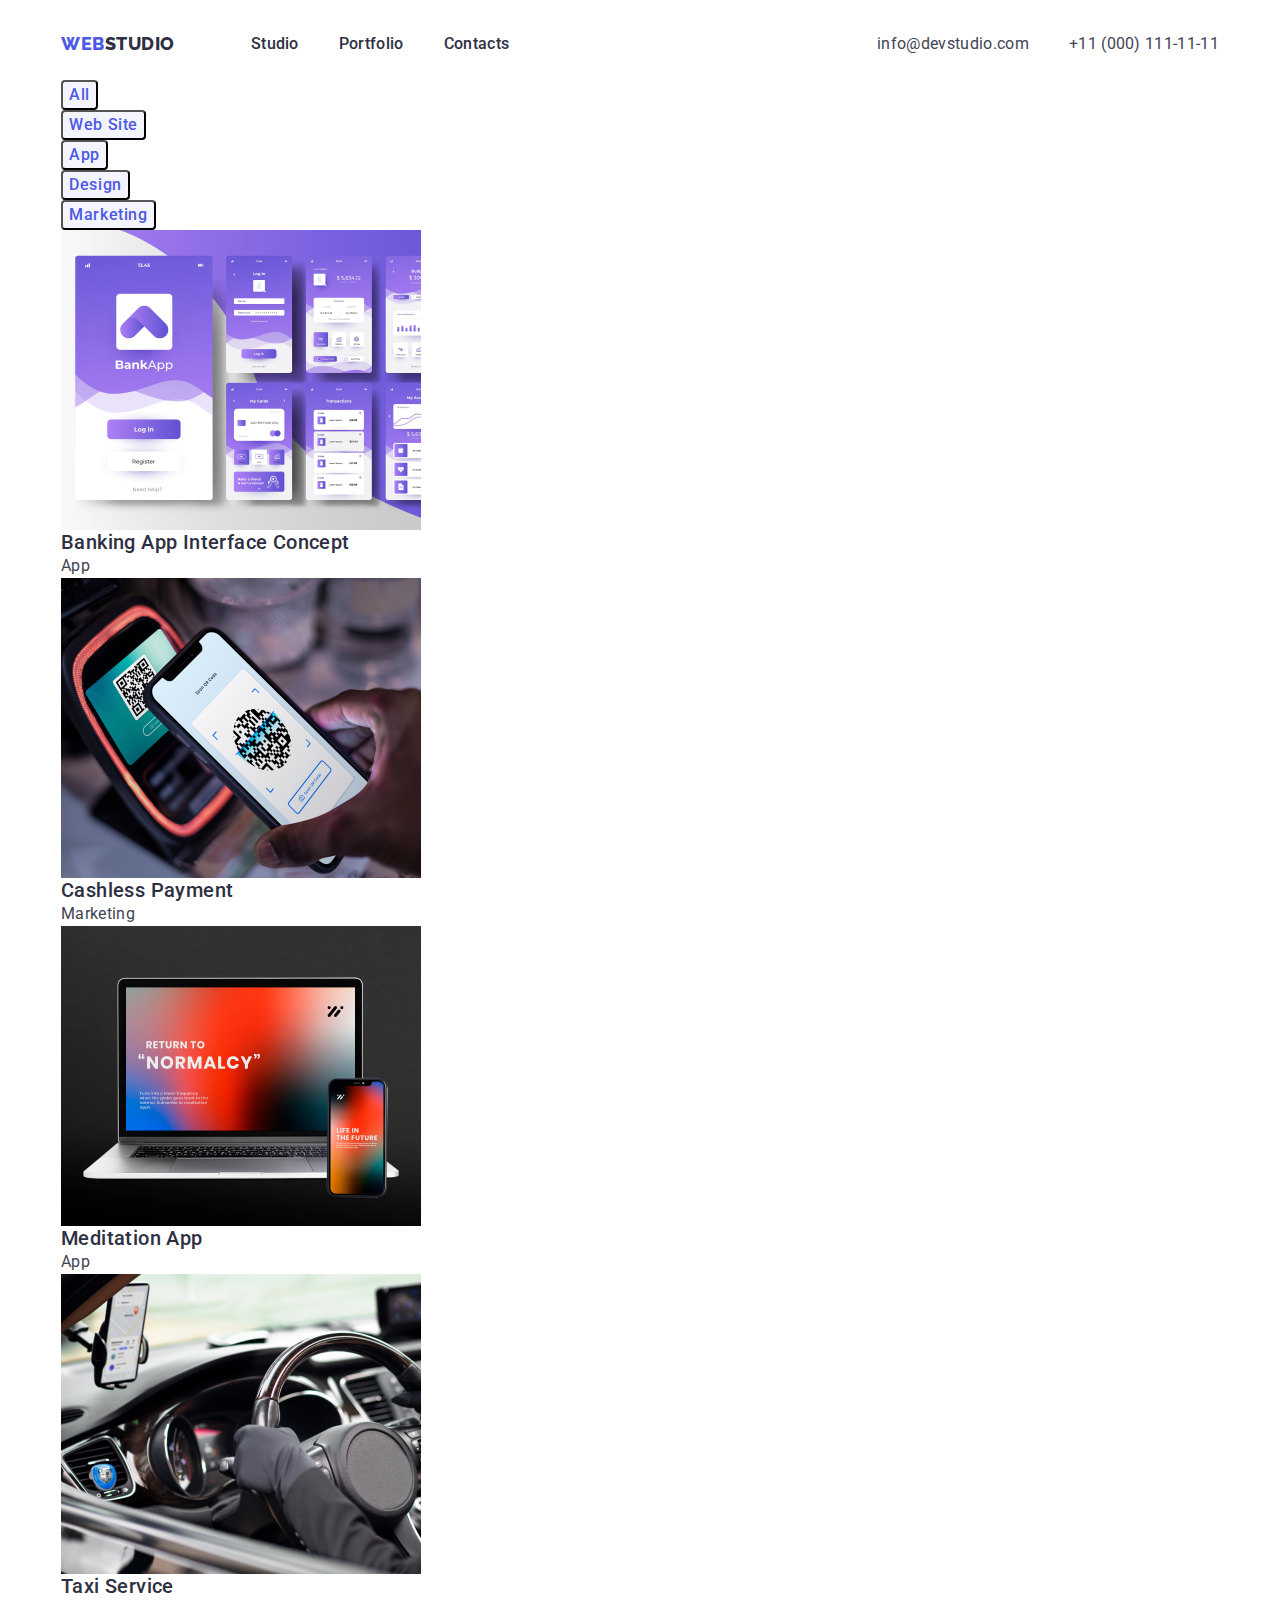
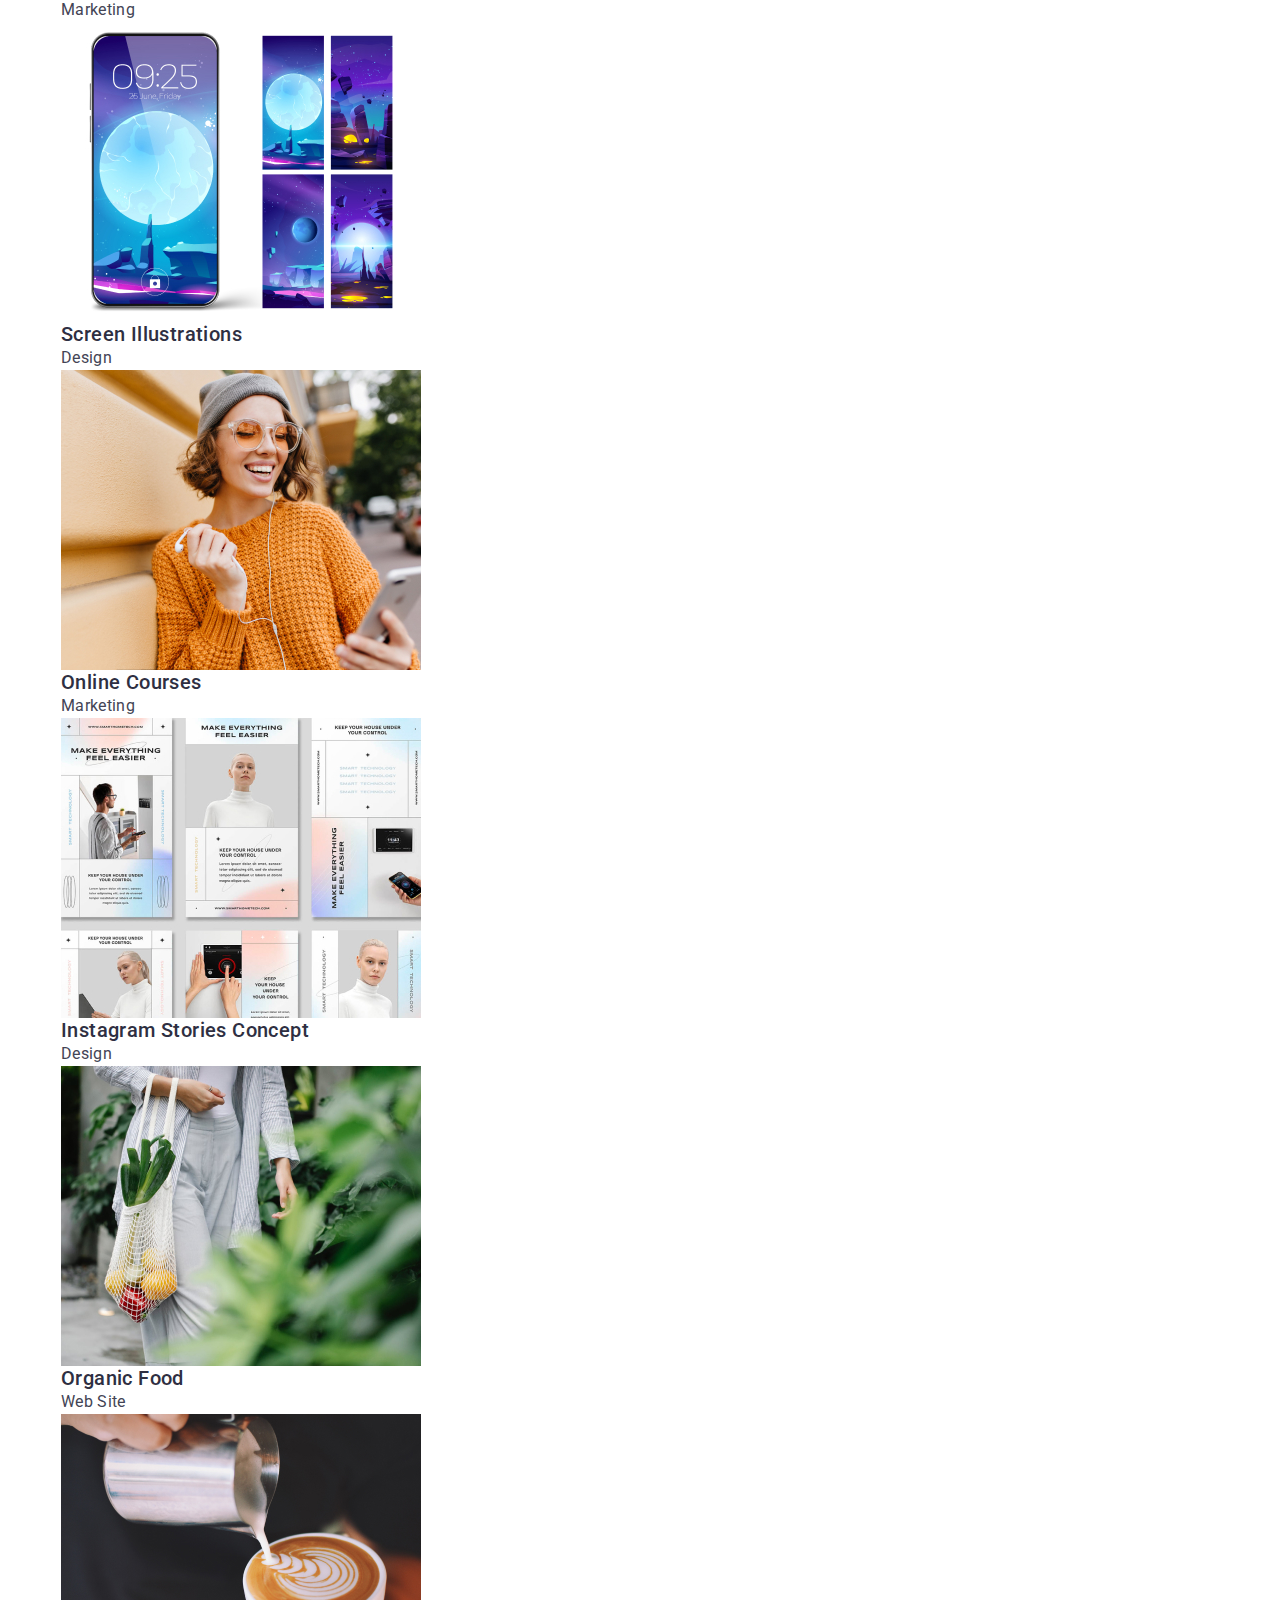
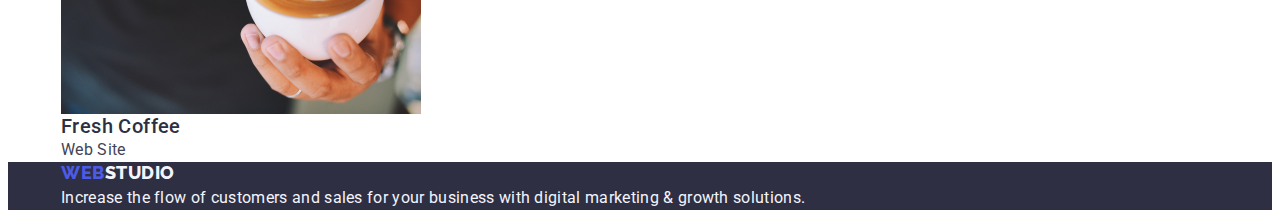
==== commit 783b04e3: "add header, hero, containers and buttons style" ====
--- a/portfolio.html
+++ b/portfolio.html
@@ -28,7 +28,7 @@
   <body>
     <!-- HEADER -->
     <header class="page-header">
-      <div class="container">
+      <div class="page-header-container container">
         <nav class="page-navigation">
           <a class="logo link" href="./index.html" rel="noopener noreferrer"
             >Web<span class="header-logo-span">Studio</span></a
@@ -86,7 +86,7 @@
       <!-- PORTFOLIO -->
       <section class="portfolio">
         <div class="container">
-          <h1 class="portfolio-header" hidden>portfolio</h1>
+          <h1 class="portfolio-header visually-hidden">portfolio</h1>
           <!-- Portfolio filters -->
           <ul class="portfolio-filters list">
             <li class="portfolio-filter">
--- a/css/style.css
+++ b/css/style.css
@@ -38,30 +38,8 @@
   padding-left: 0;
 }
 
-button {
-  cursor: pointer;
-}
-
 img {
   display: block;
-}
-
-.list {
-  list-style-type: none;
-}
-
-.link {
-  text-decoration: none;
-}
-
-.link:hover,
-.link:focus,
-.link:active {
-  color: var(--secondary-accent-color);
-}
-
-.link:active {
-  text-decoration: underline;
 }
 
 /* наслідування (inheritance) */
@@ -76,7 +54,59 @@
 }
 
 button {
+  font-style: normal;
+  font-family: var(--primary-font);
+  font-size: 16px;
+  font-weight: 500;
+  line-height: 1.5; /* 150% */
+  letter-spacing: var(--button-letter-spacing);
   cursor: pointer;
+  border-radius: 4px;
+}
+
+button:hover,
+button:focus {
+  background-color: var(--secondary-accent-color);
+}
+
+.list {
+  list-style-type: none;
+}
+
+.link {
+  text-decoration: none;
+}
+
+.link:hover,
+.link:focus,
+.link:active {
+  color: var(--secondary-accent-color);
+}
+
+.link:active {
+  text-decoration: underline;
+}
+
+.container {
+  margin-left: auto;
+  margin-right: auto;
+  padding-left: 15px;
+  padding-right: 15px;
+  width: 1158px;
+  max-width: 1440px;
+}
+
+.visually-hidden {
+  position: absolute;
+  width: 1px;
+  height: 1px;
+  margin: -1px;
+  border: 0;
+  padding: 0;
+  white-space: nowrap;
+  clip-path: inset(100%);
+  clip: rect(0 0 0 0);
+  overflow: hidden;
 }
 
 .logo {
@@ -93,8 +123,37 @@
 
 /* ====== PAGE HEADER ====== */
 
+.page-header {
+  padding-top: 24px;
+  padding-bottom: 24px;
+}
+
+.page-header-container {
+  display: flex;
+  /* height: 72px; */
+  justify-content: space-between;
+  align-items: center;
+  /* flex-shrink: 0; */
+}
+
+.page-navigation {
+  display: flex;
+  /* justify-content: space-between; */
+  align-items: center;
+}
+
+.page-navigation > .logo {
+  margin-right: 76px;
+}
+
 .header-logo-span {
   color: var(--secondary-dark-color);
+}
+
+.menu {
+  display: flex;
+  align-items: center;
+  gap: 40px;
 }
 
 .menu-link {
@@ -106,6 +165,11 @@
   font-style: normal;
 }
 
+.address-list {
+  display: flex;
+  gap: 40px;
+}
+
 .address-list-link {
   color: var(--primary-dark-color);
 }
@@ -114,31 +178,38 @@
 
 /* ====== HERO ====== */
 .hero {
+  padding-top: 188px;
+  padding-bottom: 188px;
+  text-align: center;
+  /* display: flex;
+  flex-direction: column;
+  justify-content: center; */
   background-color: var(--secondary-dark-color);
 }
 
 .hero-header {
+  width: 496px;
+  margin-bottom: 48px;
+  margin-right: auto;
+  margin-left: auto;
+  text-align: center;
   font-size: 56px;
+  font-weight: 700;
   line-height: 1.07;
-  text-align: center;
   letter-spacing: var(--primary-letter-spacing);
   color: var(--primary-light-color);
-  font-weight: 700;
 }
 
 .hero-button {
+  margin-right: auto;
+  margin-left: auto;
+  border: 0;
+  padding: 16px 32px;
+  display: inline-flex;
+  align-items: flex-start;
+  gap: 10px;
   background-color: var(--primary-accent-color);
-  font-family: var(--primary-font);
-  font-weight: 500;
-  font-size: 16px;
-  line-height: 1.5;
-  letter-spacing: var(--button-letter-spacing);
   color: var(--primary-light-color);
-}
-
-.hero-button:hover,
-.hero-button:focus {
-  background-color: var(--secondary-accent-color);
 }
 
 /* ====== /HERO ====== */
@@ -201,11 +272,6 @@
 /* ====== PORTFOLIO PAGE ====== */
 
 .portfolio-filter-btn {
-  font-family: var(--primary-font);
-  font-weight: 500;
-  font-size: 16px;
-  line-height: 1.5;
-  letter-spacing: var(--button-letter-spacing);
   color: var(--primary-accent-color);
   background-color: var(--secondary-light-color);
 }
@@ -214,7 +280,6 @@
 .portfolio-filter-btn:focus {
   color: var(--primary-light-color);
   background-color: var(--secondary-accent-color);
-  cursor: pointer;
 }
 
 .portfolio-filter-btn:active {
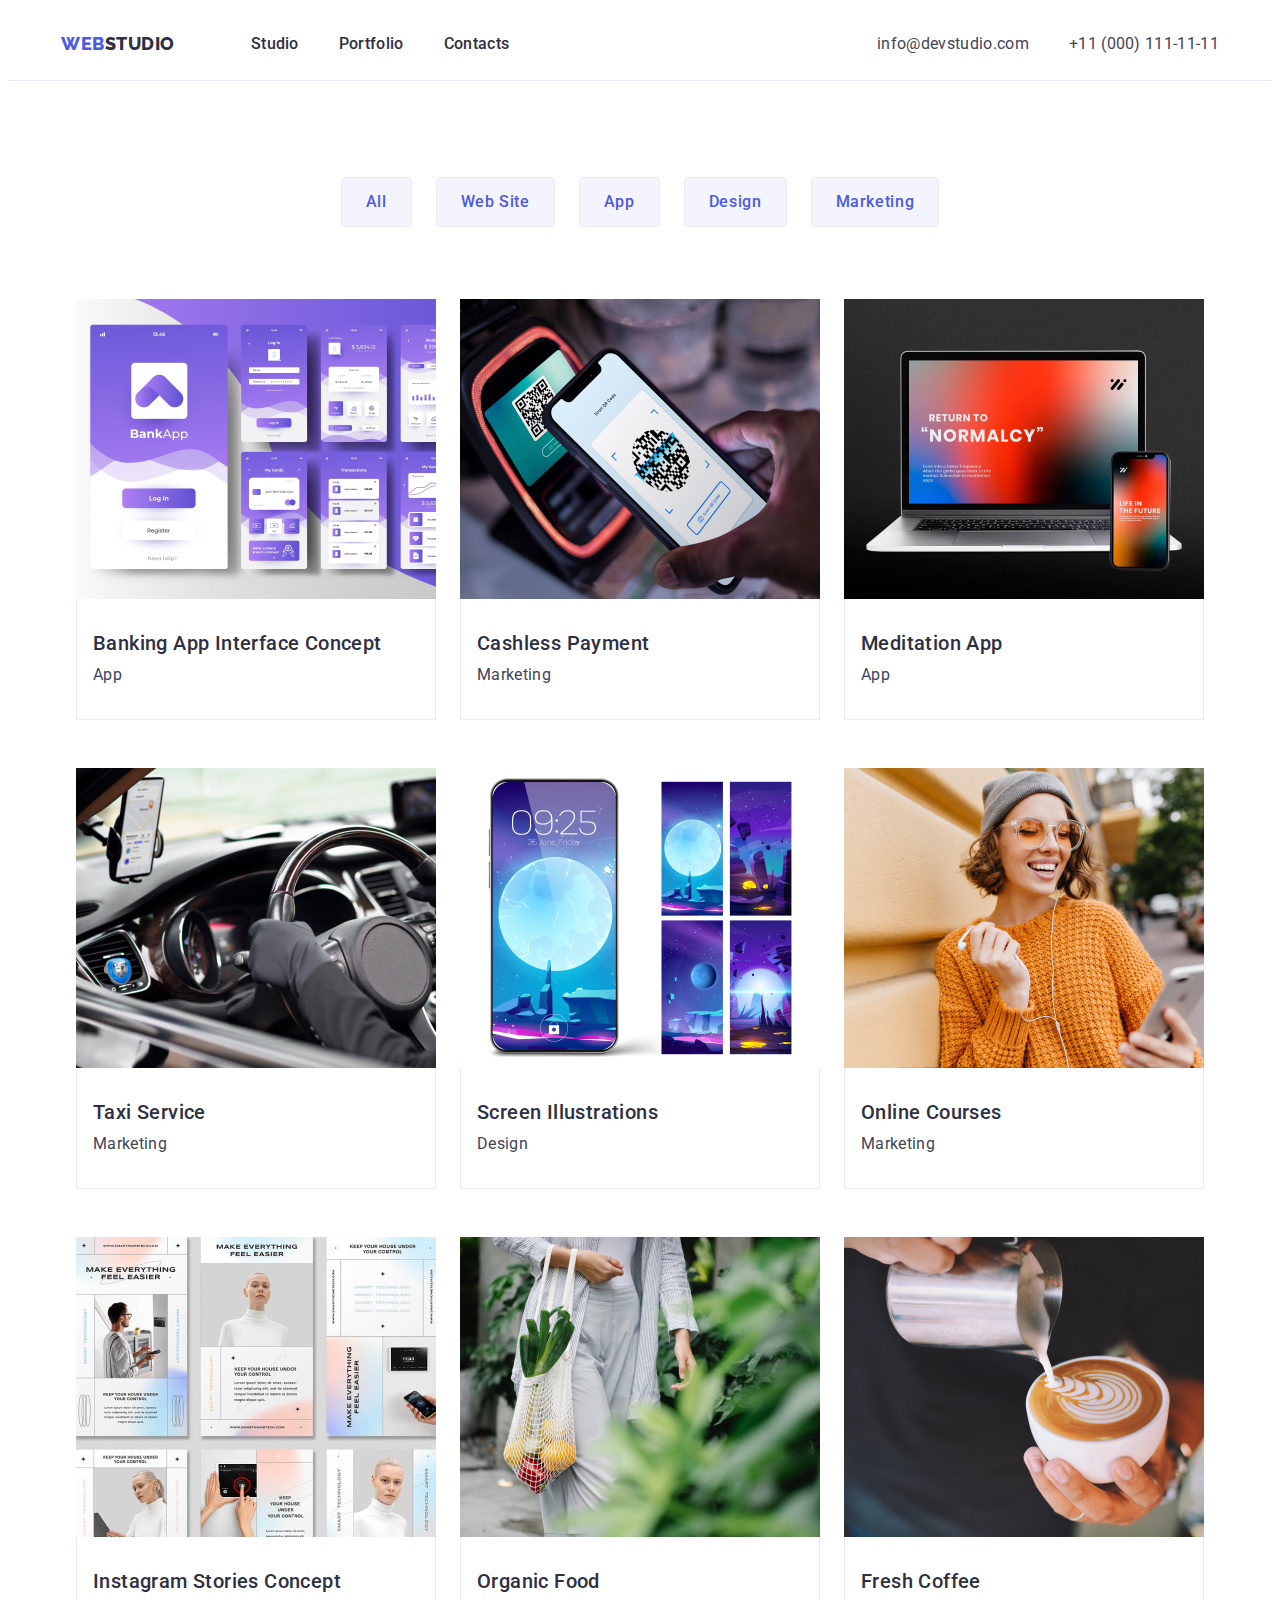
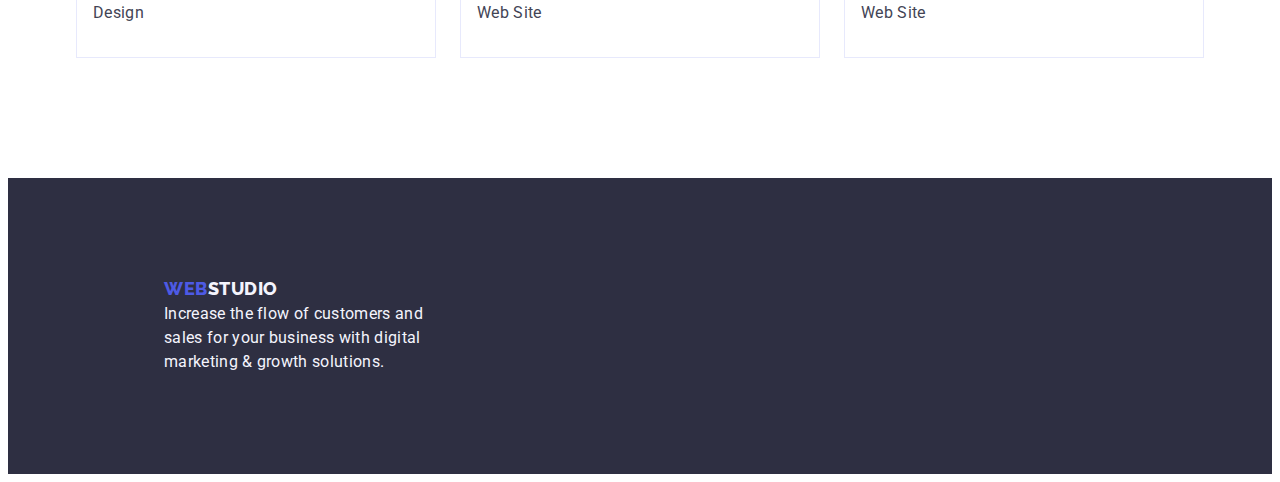
==== commit b5e72a85: "add all sections' styles, correct html" ====
--- a/portfolio.html
+++ b/portfolio.html
@@ -120,10 +120,12 @@
                   height="300"
                   class="portfolio-card-img"
                 />
-                <h2 class="portfolio-card-header">
-                  Banking App Interface Concept
-                </h2>
-                <p class="portfolio-card-text">App</p>
+                <div class="portfolio-card-block">
+                  <h2 class="portfolio-card-header">
+                    Banking App Interface Concept
+                  </h2>
+                  <p class="portfolio-card-text">App</p>
+                </div>
               </a>
             </li>
             <li class="portfolio-list-item">
@@ -135,8 +137,10 @@
                   height="300"
                   class="portfolio-card-img"
                 />
-                <h2 class="portfolio-card-header">Cashless Payment</h2>
-                <p class="portfolio-card-text">Marketing</p>
+                <div class="portfolio-card-block">
+                  <h2 class="portfolio-card-header">Cashless Payment</h2>
+                  <p class="portfolio-card-text">Marketing</p>
+                </div>
               </a>
             </li>
             <li class="portfolio-list-item">
@@ -148,8 +152,10 @@
                   height="300"
                   class="portfolio-card-img"
                 />
-                <h2 class="portfolio-card-header">Meditation App</h2>
-                <p class="portfolio-card-text">App</p>
+                <div class="portfolio-card-block">
+                  <h2 class="portfolio-card-header">Meditation App</h2>
+                  <p class="portfolio-card-text">App</p>
+                </div>
               </a>
             </li>
             <li class="portfolio-list-item">
@@ -161,8 +167,10 @@
                   height="300"
                   class="portfolio-card-img"
                 />
-                <h2 class="portfolio-card-header">Taxi Service</h2>
-                <p class="portfolio-card-text">Marketing</p>
+                <div class="portfolio-card-block">
+                  <h2 class="portfolio-card-header">Taxi Service</h2>
+                  <p class="portfolio-card-text">Marketing</p>
+                </div>
               </a>
             </li>
             <li class="portfolio-list-item">
@@ -174,8 +182,10 @@
                   height="300"
                   class="portfolio-card-img"
                 />
-                <h2 class="portfolio-card-header">Screen Illustrations</h2>
-                <p class="portfolio-card-text">Design</p>
+                <div class="portfolio-card-block">
+                  <h2 class="portfolio-card-header">Screen Illustrations</h2>
+                  <p class="portfolio-card-text">Design</p>
+                </div>
               </a>
             </li>
             <li class="portfolio-list-item">
@@ -187,8 +197,10 @@
                   height="300"
                   class="portfolio-card-img"
                 />
-                <h2 class="portfolio-card-header">Online Courses</h2>
-                <p class="portfolio-card-text">Marketing</p>
+                <div class="portfolio-card-block">
+                  <h2 class="portfolio-card-header">Online Courses</h2>
+                  <p class="portfolio-card-text">Marketing</p>
+                </div>
               </a>
             </li>
             <li class="portfolio-list-item">
@@ -200,8 +212,12 @@
                   height="300"
                   class="portfolio-card-img"
                 />
-                <h2 class="portfolio-card-header">Instagram Stories Concept</h2>
-                <p class="portfolio-card-text">Design</p>
+                <div class="portfolio-card-block">
+                  <h2 class="portfolio-card-header">
+                    Instagram Stories Concept
+                  </h2>
+                  <p class="portfolio-card-text">Design</p>
+                </div>
               </a>
             </li>
             <li class="portfolio-list-item">
@@ -213,8 +229,10 @@
                   height="300"
                   class="portfolio-card-img"
                 />
-                <h2 class="portfolio-card-header">Organic Food</h2>
-                <p class="portfolio-card-text">Web Site</p>
+                <div class="portfolio-card-block">
+                  <h2 class="portfolio-card-header">Organic Food</h2>
+                  <p class="portfolio-card-text">Web Site</p>
+                </div>
               </a>
             </li>
             <li class="portfolio-list-item">
@@ -226,8 +244,10 @@
                   height="300"
                   class="portfolio-card-img"
                 />
-                <h2 class="portfolio-card-header">Fresh Coffee</h2>
-                <p class="portfolio-card-text">Web Site</p>
+                <div class="portfolio-card-block">
+                  <h2 class="portfolio-card-header">Fresh Coffee</h2>
+                  <p class="portfolio-card-text">Web Site</p>
+                </div>
               </a>
             </li>
           </ul>
@@ -239,7 +259,7 @@
 
     <!-- FOOTER -->
     <footer class="footer">
-      <div class="container">
+      <div class="footer-container">
         <a class="logo link" href="./index.html" rel="noopener noreferrer"
           >Web<span class="footer-logo-span">Studio</span></a
         >
--- a/css/style.css
+++ b/css/style.css
@@ -124,33 +124,34 @@
 /* ====== PAGE HEADER ====== */
 
 .page-header {
+  border-bottom: 1px solid var(--accent-light-color);
+}
+
+.page-header-container {
+  display: flex;
+  /* height: 72px; */
+  justify-content: space-between;
+  align-items: center;
+  /* flex-shrink: 0; */
+}
+
+.page-navigation {
+  display: flex;
+  /* justify-content: space-between; */
+  align-items: center;
+}
+
+.page-navigation > .logo {
+  margin-right: 76px;
+}
+
+.header-logo-span {
+  color: var(--secondary-dark-color);
+}
+
+.menu {
   padding-top: 24px;
   padding-bottom: 24px;
-}
-
-.page-header-container {
-  display: flex;
-  /* height: 72px; */
-  justify-content: space-between;
-  align-items: center;
-  /* flex-shrink: 0; */
-}
-
-.page-navigation {
-  display: flex;
-  /* justify-content: space-between; */
-  align-items: center;
-}
-
-.page-navigation > .logo {
-  margin-right: 76px;
-}
-
-.header-logo-span {
-  color: var(--secondary-dark-color);
-}
-
-.menu {
   display: flex;
   align-items: center;
   gap: 40px;
@@ -215,6 +216,23 @@
 /* ====== /HERO ====== */
 /* ====== FEATURES ====== */
 
+.features {
+  padding-top: 120px;
+  padding-bottom: 60px;
+}
+
+.features-list {
+  display: flex;
+  gap: 24px;
+}
+.features-list-item {
+  display: flex;
+  flex-basis: calc((100% - 3 * 24px) / 4);
+  flex-direction: column;
+  align-items: flex-start;
+  gap: 8px;
+}
+
 .features-item-header {
   font-weight: 500;
   font-size: 20px;
@@ -226,7 +244,13 @@
 /* ====== /FEATURES ====== */
 /* ====== SERVICES ====== */
 
+.services {
+  padding-top: 60px;
+  padding-bottom: 60px;
+}
+
 .services-header {
+  margin-bottom: 72px;
   font-size: 36px;
   line-height: 1.11;
   text-align: center;
@@ -234,10 +258,17 @@
   color: var(--secondary-dark-color);
 }
 
+.services-list {
+  display: flex;
+  gap: 24px;
+}
+
 /* ====== /SERVICES ====== */
 /* ====== TEAM ====== */
 
 .team {
+  padding-top: 60px;
+  padding-bottom: 60px;
   text-align: center;
   background-color: var(--secondary-light-color);
 }
@@ -250,12 +281,33 @@
 }
 
 .team-header {
+  margin-bottom: 72px;
   font-size: 36px;
   line-height: 1.11;
 }
 
+.team-list {
+  display: flex;
+  gap: 24px;
+}
+
 .team-item {
+  display: inline-flex;
+  flex-direction: column;
+  justify-content: center;
+  align-items: center;
+  gap: 32px;
+  padding-bottom: 32px;
   background-color: var(--primary-light-color);
+}
+
+.team-name-blocks {
+  width: 232px;
+  display: flex;
+  flex-direction: column;
+  justify-content: center;
+  align-items: center;
+  gap: 8px;
 }
 
 .team-item-header {
@@ -271,23 +323,65 @@
 /* ====== /TEAM ====== */
 /* ====== PORTFOLIO PAGE ====== */
 
+.portfolio {
+  padding-top: 96px;
+  padding-bottom: 120px;
+}
+
+.portfolio-filters {
+  margin-bottom: 72px;
+  display: flex;
+  justify-content: center;
+  align-items: center;
+  gap: 24px;
+}
+
 .portfolio-filter-btn {
+  padding: 12px 24px;
+  border: 1px solid var(--accent-light-color);
   color: var(--primary-accent-color);
   background-color: var(--secondary-light-color);
 }
 
 .portfolio-filter-btn:hover,
 .portfolio-filter-btn:focus {
+  border: 0;
   color: var(--primary-light-color);
   background-color: var(--secondary-accent-color);
 }
 
 .portfolio-filter-btn:active {
+  border: 0;
   color: var(--primary-light-color);
   background-color: var(--secondary-accent-color);
 }
 
 /* PORTFOLIO CARDS */
+
+.portfolio-list {
+  display: flex;
+  flex-wrap: wrap;
+  justify-content: center;
+  align-items: center;
+  gap: 48px 24px;
+}
+
+.portfolio-card {
+  /* width: 360px;
+  height: 420px; */
+}
+
+.portfolio-card-block {
+  display: flex;
+  padding: 32px 16px;
+  border: 1px solid var(--accent-light-color);
+  border-top: 0;
+  flex-direction: column;
+  justify-content: center;
+  align-items: flex-start;
+  gap: 8px;
+  align-self: stretch;
+}
 
 .portfolio-card-header {
   font-weight: 500;
@@ -304,15 +398,25 @@
 /* ====== FOOTER ====== */
 
 .footer {
+  padding: 100px 141px;
   background-color: var(--secondary-dark-color);
   color: var(--secondary-light-color);
 }
 
+.footer-container {
+  margin-left: 0;
+  margin-right: 0;
+  padding-left: 15px;
+  padding-right: 15px;
+}
+
 .footer-logo-span {
+  margin-bottom: 16px;
   color: var(--secondary-light-color);
 }
 
 .footer-text {
+  width: 264px;
   letter-spacing: var(--primary-letter-spacing);
 }
 
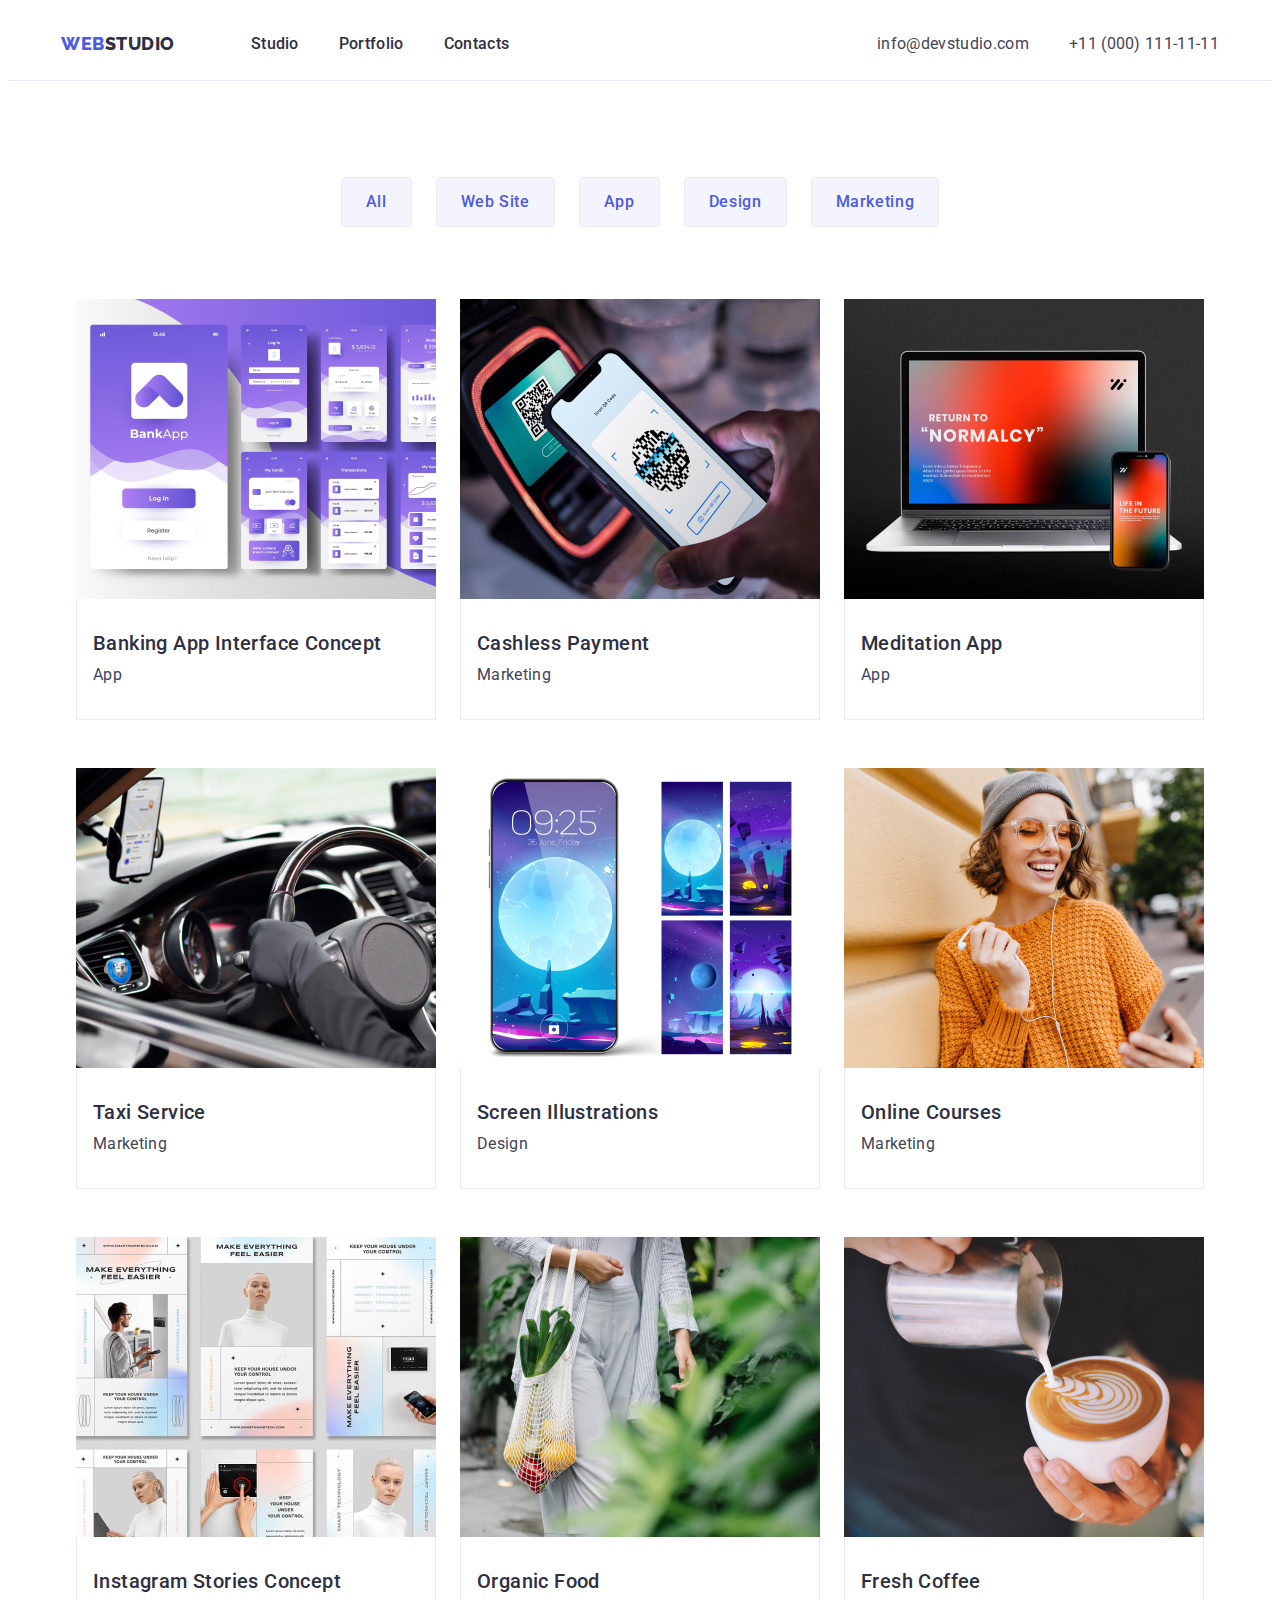
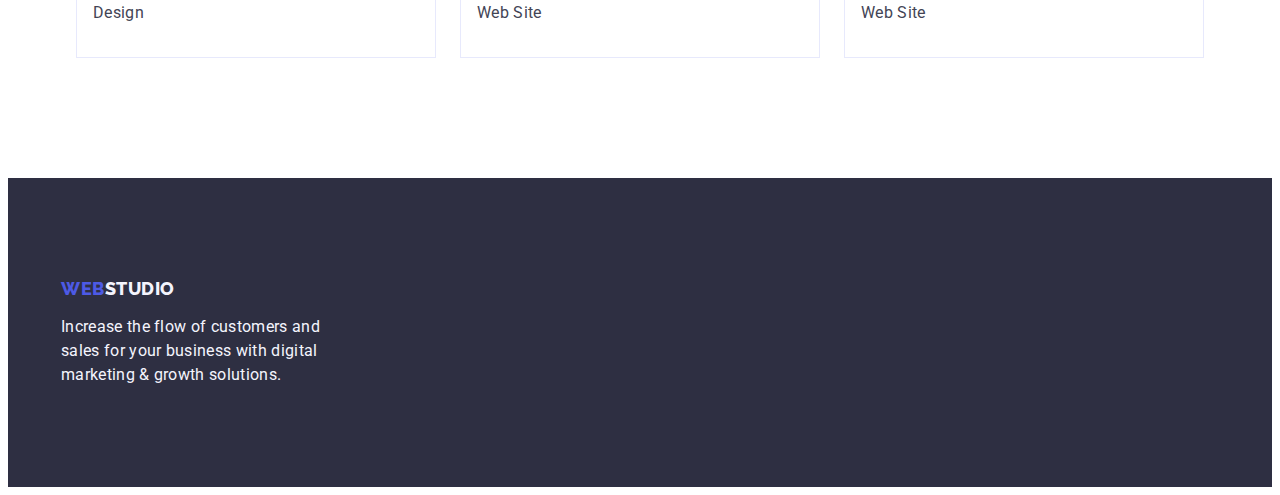
==== commit f43624c7: "correct margins, paddings, footer container" ====
--- a/portfolio.html
+++ b/portfolio.html
@@ -259,7 +259,7 @@
 
     <!-- FOOTER -->
     <footer class="footer">
-      <div class="footer-container">
+      <div class="container">
         <a class="logo link" href="./index.html" rel="noopener noreferrer"
           >Web<span class="footer-logo-span">Studio</span></a
         >
--- a/css/style.css
+++ b/css/style.css
@@ -44,7 +44,6 @@
 
 /* наслідування (inheritance) */
 body {
-  /* margin: 0; */
   font-family: var(--primary-font);
   font-size: 16px;
   line-height: 1.5;
@@ -129,15 +128,12 @@
 
 .page-header-container {
   display: flex;
-  /* height: 72px; */
   justify-content: space-between;
   align-items: center;
-  /* flex-shrink: 0; */
 }
 
 .page-navigation {
   display: flex;
-  /* justify-content: space-between; */
   align-items: center;
 }
 
@@ -150,14 +146,14 @@
 }
 
 .menu {
-  padding-top: 24px;
-  padding-bottom: 24px;
   display: flex;
   align-items: center;
   gap: 40px;
 }
 
 .menu-link {
+  display: inline-block;
+  padding: 24px 0;
   font-weight: 500;
   color: var(--secondary-dark-color);
 }
@@ -182,14 +178,11 @@
   padding-top: 188px;
   padding-bottom: 188px;
   text-align: center;
-  /* display: flex;
-  flex-direction: column;
-  justify-content: center; */
   background-color: var(--secondary-dark-color);
 }
 
 .hero-header {
-  width: 496px;
+  max-width: 496px;
   margin-bottom: 48px;
   margin-right: auto;
   margin-left: auto;
@@ -202,13 +195,12 @@
 }
 
 .hero-button {
+  min-width: 169px;
   margin-right: auto;
   margin-left: auto;
   border: 0;
   padding: 16px 32px;
-  display: inline-flex;
-  align-items: flex-start;
-  gap: 10px;
+  display: block;
   background-color: var(--primary-accent-color);
   color: var(--primary-light-color);
 }
@@ -218,7 +210,7 @@
 
 .features {
   padding-top: 120px;
-  padding-bottom: 60px;
+  padding-bottom: 120px;
 }
 
 .features-list {
@@ -230,10 +222,10 @@
   flex-basis: calc((100% - 3 * 24px) / 4);
   flex-direction: column;
   align-items: flex-start;
-  gap: 8px;
 }
 
 .features-item-header {
+  margin-bottom: 8px;
   font-weight: 500;
   font-size: 20px;
   line-height: 1.2;
@@ -245,8 +237,7 @@
 /* ====== SERVICES ====== */
 
 .services {
-  padding-top: 60px;
-  padding-bottom: 60px;
+  padding-bottom: 120px;
 }
 
 .services-header {
@@ -267,8 +258,8 @@
 /* ====== TEAM ====== */
 
 .team {
-  padding-top: 60px;
-  padding-bottom: 60px;
+  padding-top: 120px;
+  padding-bottom: 120px;
   text-align: center;
   background-color: var(--secondary-light-color);
 }
@@ -296,21 +287,21 @@
   flex-direction: column;
   justify-content: center;
   align-items: center;
-  gap: 32px;
-  padding-bottom: 32px;
   background-color: var(--primary-light-color);
+  border-radius: 0px 0px 4px 4px;
 }
 
 .team-name-blocks {
+  padding: 32px 0;
   width: 232px;
   display: flex;
   flex-direction: column;
   justify-content: center;
   align-items: center;
-  gap: 8px;
 }
 
 .team-item-header {
+  margin-bottom: 8px;
   font-weight: 500;
   font-size: 20px;
   line-height: 1.2;
@@ -345,13 +336,13 @@
 
 .portfolio-filter-btn:hover,
 .portfolio-filter-btn:focus {
-  border: 0;
+  border: 1px solid transparent;
   color: var(--primary-light-color);
   background-color: var(--secondary-accent-color);
 }
 
 .portfolio-filter-btn:active {
-  border: 0;
+  border: 1px solid transparent;
   color: var(--primary-light-color);
   background-color: var(--secondary-accent-color);
 }
@@ -367,8 +358,6 @@
 }
 
 .portfolio-card {
-  /* width: 360px;
-  height: 420px; */
 }
 
 .portfolio-card-block {
@@ -379,11 +368,11 @@
   flex-direction: column;
   justify-content: center;
   align-items: flex-start;
-  gap: 8px;
   align-self: stretch;
 }
 
 .portfolio-card-header {
+  margin-bottom: 8px;
   font-weight: 500;
   font-size: 20px;
   line-height: 1.2;
@@ -398,20 +387,17 @@
 /* ====== FOOTER ====== */
 
 .footer {
-  padding: 100px 141px;
+  padding: 100px 0;
   background-color: var(--secondary-dark-color);
   color: var(--secondary-light-color);
 }
 
-.footer-container {
-  margin-left: 0;
-  margin-right: 0;
-  padding-left: 15px;
-  padding-right: 15px;
+.footer > .container > .logo {
+  display: inline-block;
+  margin-bottom: 16px;
 }
 
 .footer-logo-span {
-  margin-bottom: 16px;
   color: var(--secondary-light-color);
 }
 
